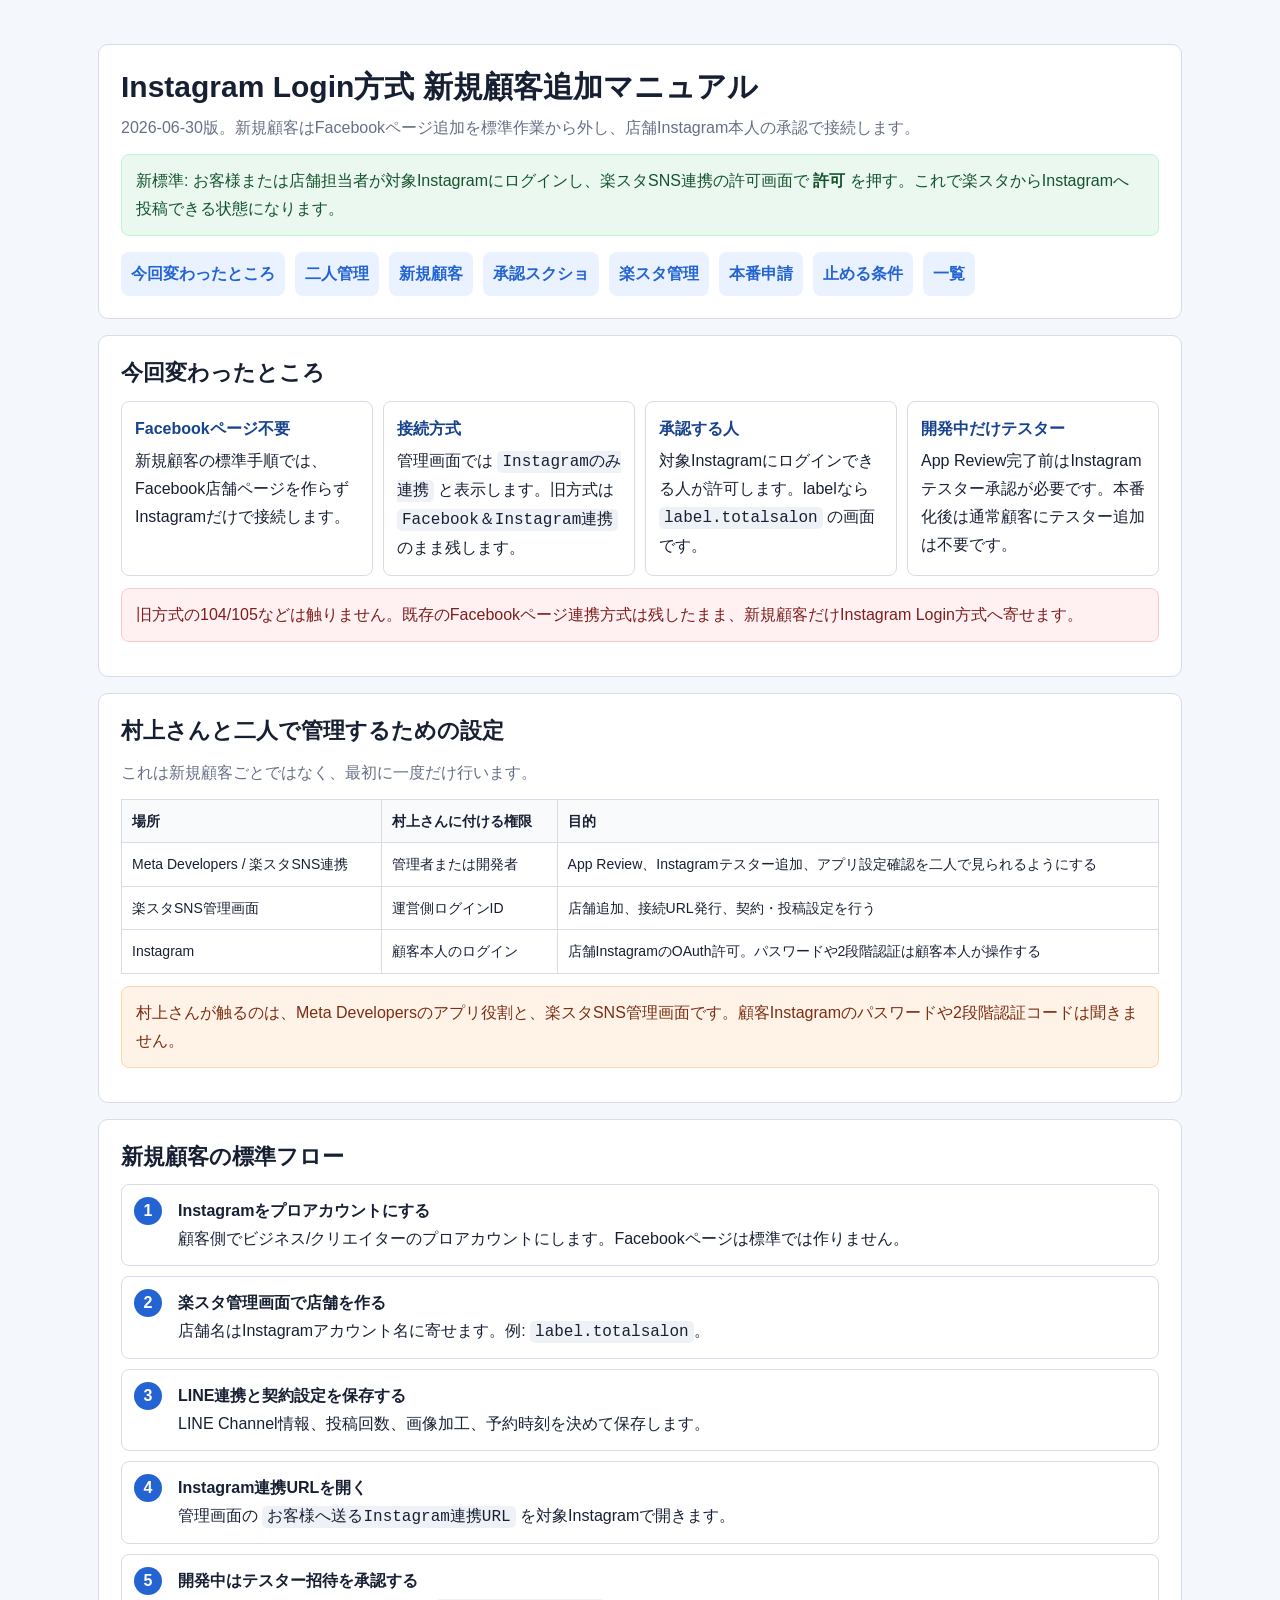
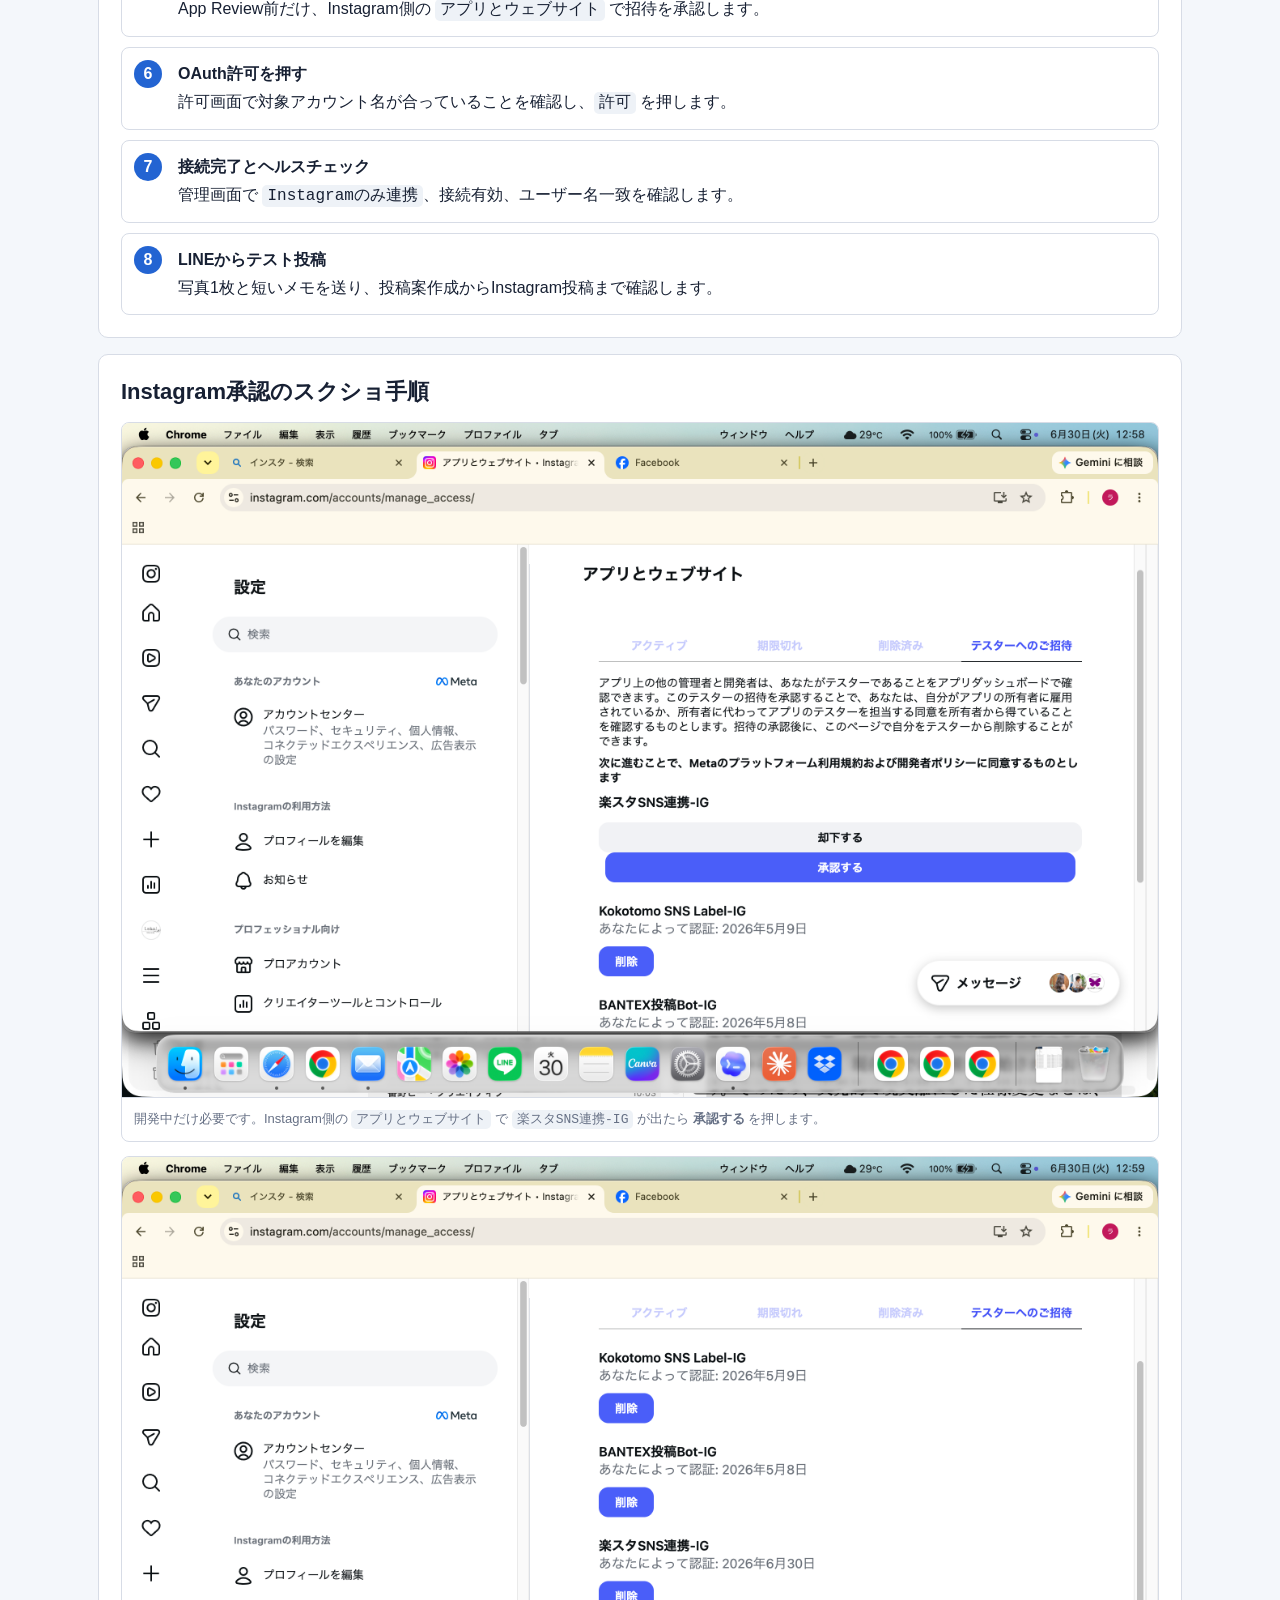
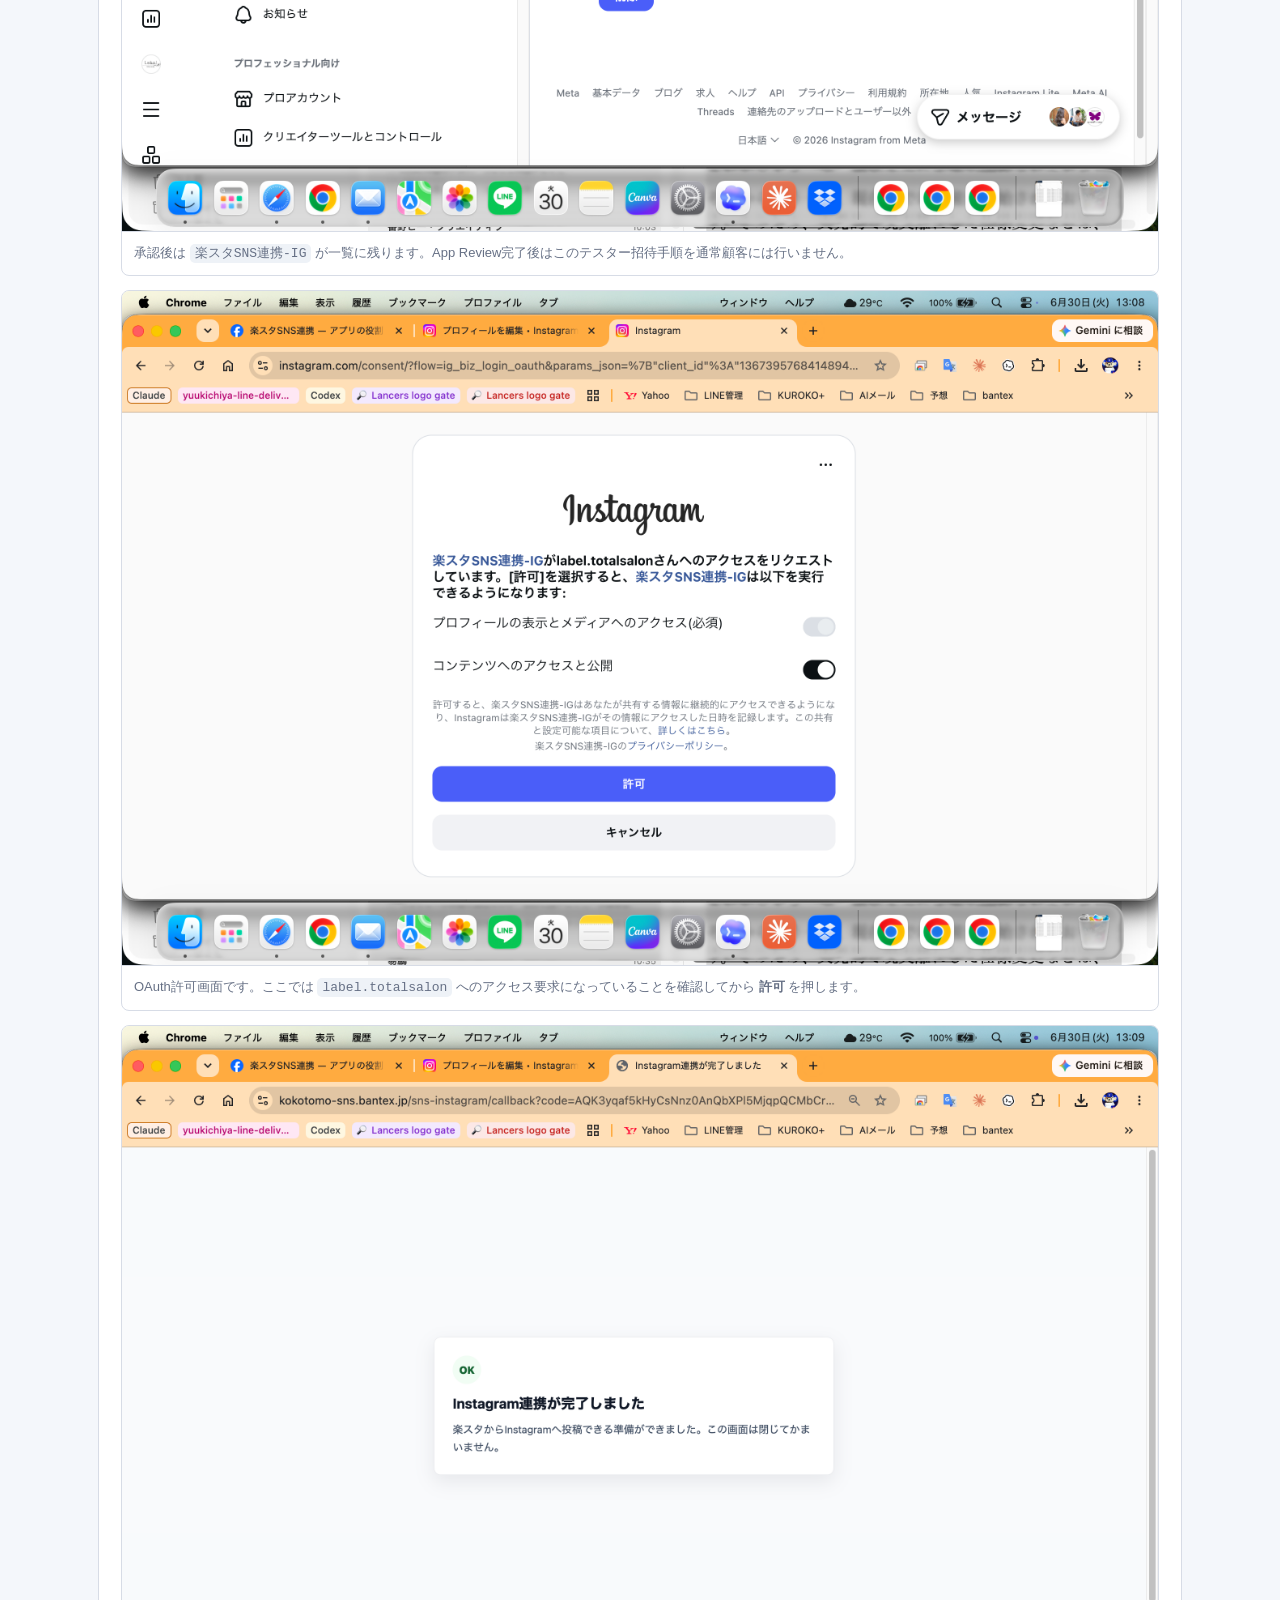
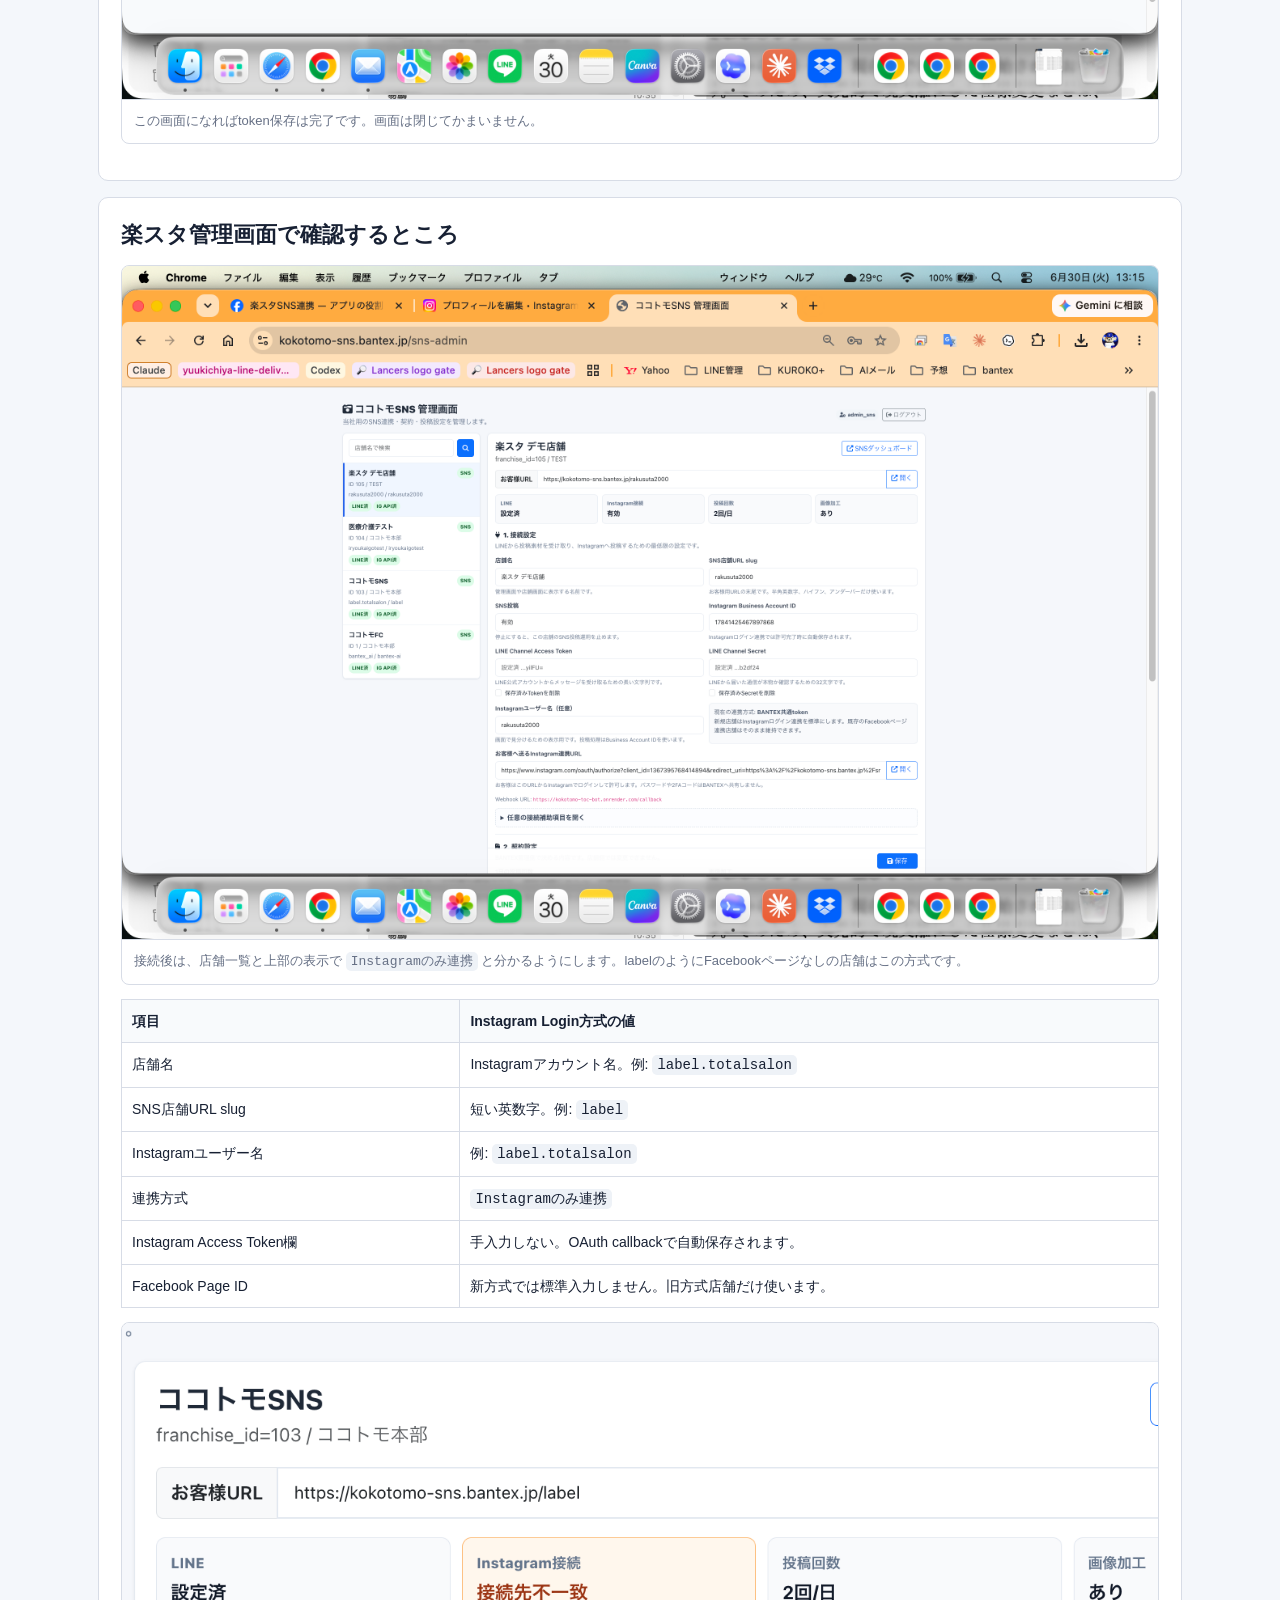
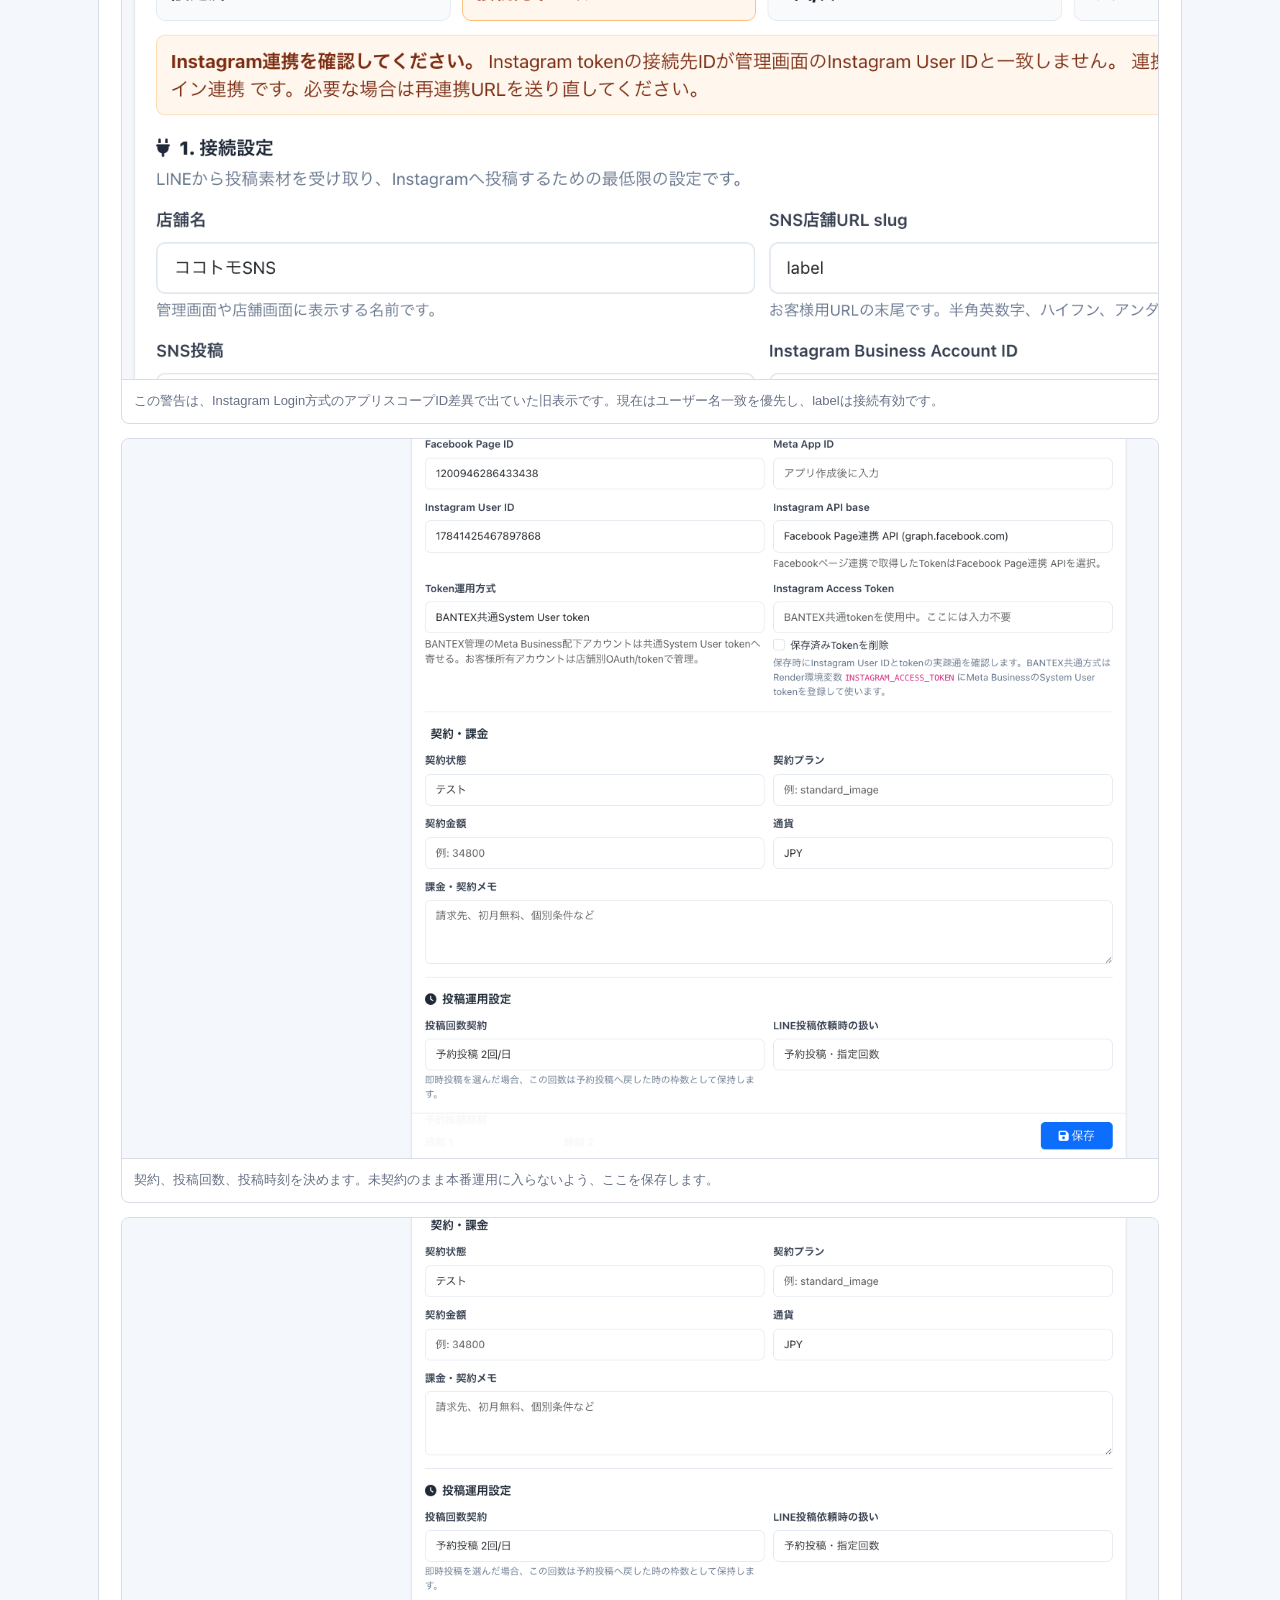
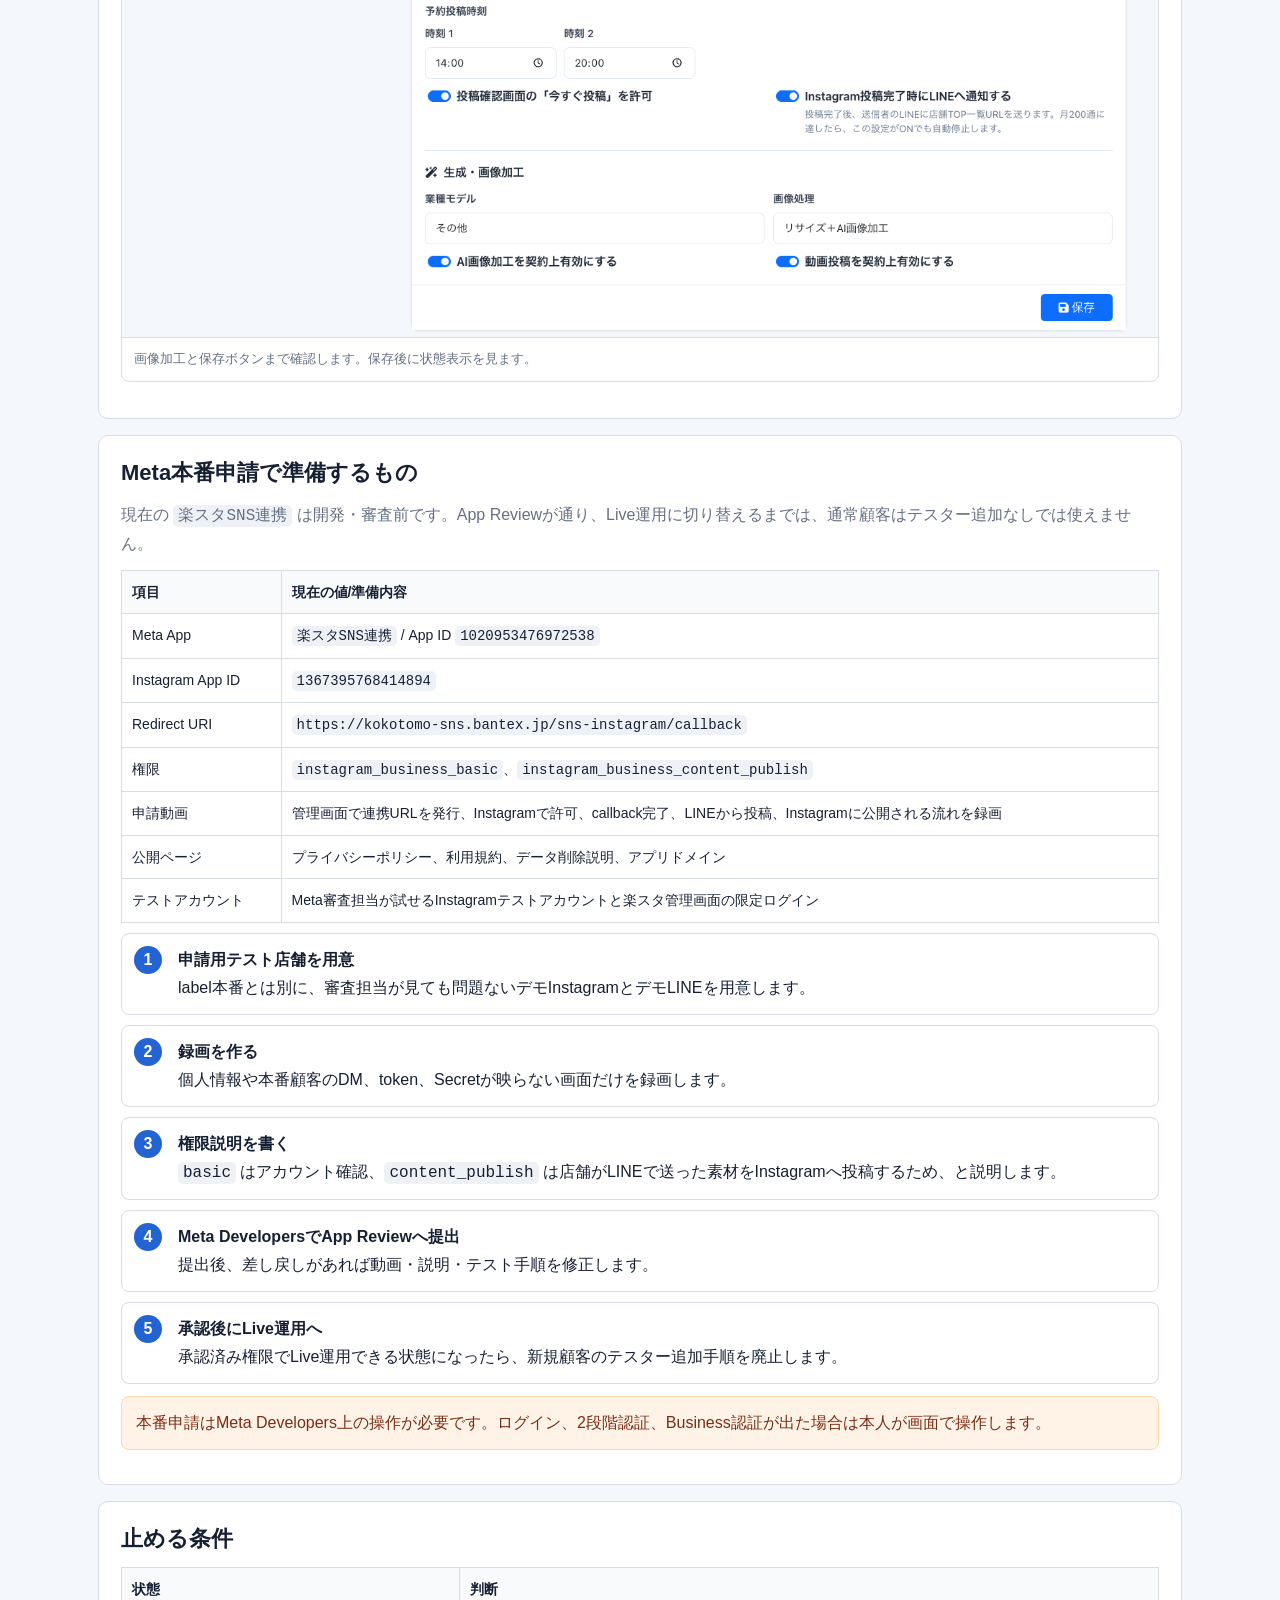
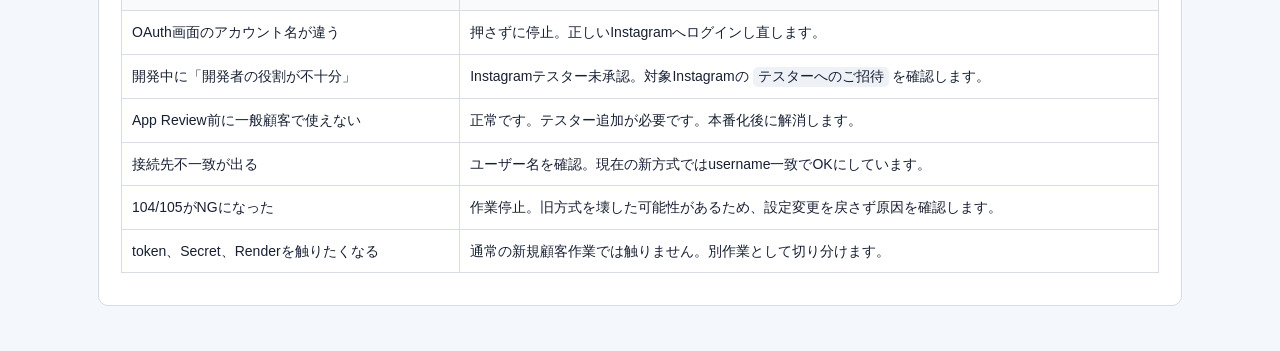
==== instagram-login-onboarding.html @ dfb73883 "Refresh manuals for Instagram Login onboarding" ====
<!doctype html>
<html lang="ja">
<head>
  <meta charset="utf-8">
  <meta name="viewport" content="width=device-width, initial-scale=1">
  <meta name="robots" content="noindex,nofollow">
  <title>楽スタ Instagram Login方式 新規顧客追加マニュアル</title>
  <style>
    :root {
      --ink: #172033;
      --muted: #667085;
      --line: #d7dce6;
      --bg: #f4f7fb;
      --paper: #fff;
      --blue: #2364d2;
      --green: #15803d;
      --orange: #c2410c;
      --red: #dc2626;
      --soft-blue: #eaf2ff;
      --soft-green: #eaf8ef;
      --soft-orange: #fff3e8;
      --soft-red: #fff1f1;
    }
    * { box-sizing: border-box; }
    body {
      margin: 0;
      color: var(--ink);
      background: var(--bg);
      font-family: -apple-system, BlinkMacSystemFont, "Hiragino Sans", "Yu Gothic", "Meiryo", sans-serif;
      line-height: 1.75;
      letter-spacing: 0;
    }
    main { max-width: 1120px; margin: 0 auto; padding: 28px 18px 52px; }
    header, section {
      background: var(--paper);
      border: 1px solid var(--line);
      border-radius: 10px;
      padding: 22px;
      margin: 16px 0;
    }
    h1 { font-size: 30px; line-height: 1.3; margin: 0 0 8px; }
    h2 { font-size: 22px; line-height: 1.4; margin: 0 0 12px; }
    h3 { font-size: 17px; margin: 18px 0 8px; }
    p { margin: 0 0 12px; }
    a { color: var(--blue); text-decoration: none; }
    a:hover { text-decoration: underline; }
    code {
      font-family: ui-monospace, SFMono-Regular, Menlo, Monaco, Consolas, monospace;
      background: #eef2f7;
      padding: 2px 5px;
      border-radius: 5px;
      overflow-wrap: anywhere;
    }
    .lead { color: var(--muted); }
    .note, .ok, .warn, .danger {
      border-radius: 8px;
      padding: 12px 14px;
      margin: 12px 0;
      border: 1px solid;
    }
    .note { background: var(--soft-blue); border-color: #bad4ff; color: #15366f; }
    .ok { background: var(--soft-green); border-color: #bbf7d0; color: #14532d; }
    .warn { background: var(--soft-orange); border-color: #fed7aa; color: #7c2d12; }
    .danger { background: var(--soft-red); border-color: #fecaca; color: #7f1d1d; }
    .top-links { display: flex; flex-wrap: wrap; gap: 10px; margin-top: 16px; }
    .top-links a {
      padding: 8px 10px;
      background: var(--soft-blue);
      border-radius: 8px;
      font-weight: 700;
    }
    .grid {
      display: grid;
      grid-template-columns: repeat(auto-fit, minmax(210px, 1fr));
      gap: 10px;
      margin: 12px 0;
    }
    .card {
      border: 1px solid var(--line);
      border-radius: 8px;
      padding: 13px;
      background: #fff;
    }
    .card strong { display: block; color: #17428d; margin-bottom: 4px; }
    .flow { display: grid; gap: 10px; counter-reset: step; }
    .step {
      counter-increment: step;
      display: grid;
      grid-template-columns: 34px 1fr;
      gap: 10px;
      align-items: start;
      padding: 12px;
      border: 1px solid var(--line);
      border-radius: 8px;
      background: #fff;
    }
    .step::before {
      content: counter(step);
      display: grid;
      place-items: center;
      width: 28px;
      height: 28px;
      border-radius: 50%;
      background: var(--blue);
      color: #fff;
      font-weight: 800;
    }
    table { width: 100%; border-collapse: collapse; margin: 10px 0; font-size: 14px; }
    th, td { border: 1px solid var(--line); padding: 9px 10px; vertical-align: top; }
    th { background: #f8fafc; text-align: left; }
    figure {
      margin: 14px 0;
      border: 1px solid var(--line);
      border-radius: 8px;
      overflow: hidden;
      background: #fff;
    }
    figure img { display: block; width: 100%; height: auto; }
    figcaption { padding: 10px 12px; color: var(--muted); border-top: 1px solid var(--line); font-size: 13px; }
    pre {
      overflow-x: auto;
      background: #111827;
      color: #e5e7eb;
      padding: 14px;
      border-radius: 8px;
      font-size: 13px;
    }
    @media (max-width: 640px) {
      main { padding: 18px 12px 36px; }
      header, section { padding: 16px; }
      h1 { font-size: 24px; }
      table, thead, tbody, tr, th, td { display: block; width: 100%; }
      th { display: none; }
      td { border-top: 0; }
      tr { border-top: 1px solid var(--line); }
    }
  </style>
</head>
<body>
  <main>
    <header>
      <h1>Instagram Login方式 新規顧客追加マニュアル</h1>
      <p class="lead">2026-06-30版。新規顧客はFacebookページ追加を標準作業から外し、店舗Instagram本人の承認で接続します。</p>
      <div class="ok">
        新標準: お客様または店舗担当者が対象Instagramにログインし、楽スタSNS連携の許可画面で <strong>許可</strong> を押す。これで楽スタからInstagramへ投稿できる状態になります。
      </div>
      <div class="top-links">
        <a href="#changed">今回変わったところ</a>
        <a href="#roles">二人管理</a>
        <a href="#new-store">新規顧客</a>
        <a href="#screens">承認スクショ</a>
        <a href="#admin">楽スタ管理</a>
        <a href="#review">本番申請</a>
        <a href="#stop">止める条件</a>
        <a href="index.html">一覧</a>
      </div>
    </header>

    <section id="changed">
      <h2>今回変わったところ</h2>
      <div class="grid">
        <div class="card"><strong>Facebookページ不要</strong>新規顧客の標準手順では、Facebook店舗ページを作らずInstagramだけで接続します。</div>
        <div class="card"><strong>接続方式</strong>管理画面では <code>Instagramのみ連携</code> と表示します。旧方式は <code>Facebook＆Instagram連携</code> のまま残します。</div>
        <div class="card"><strong>承認する人</strong>対象Instagramにログインできる人が許可します。labelなら <code>label.totalsalon</code> の画面です。</div>
        <div class="card"><strong>開発中だけテスター</strong>App Review完了前はInstagramテスター承認が必要です。本番化後は通常顧客にテスター追加は不要です。</div>
      </div>
      <div class="danger">旧方式の104/105などは触りません。既存のFacebookページ連携方式は残したまま、新規顧客だけInstagram Login方式へ寄せます。</div>
    </section>

    <section id="roles">
      <h2>村上さんと二人で管理するための設定</h2>
      <p class="lead">これは新規顧客ごとではなく、最初に一度だけ行います。</p>
      <table>
        <thead><tr><th>場所</th><th>村上さんに付ける権限</th><th>目的</th></tr></thead>
        <tbody>
          <tr><td>Meta Developers / 楽スタSNS連携</td><td>管理者または開発者</td><td>App Review、Instagramテスター追加、アプリ設定確認を二人で見られるようにする</td></tr>
          <tr><td>楽スタSNS管理画面</td><td>運営側ログインID</td><td>店舗追加、接続URL発行、契約・投稿設定を行う</td></tr>
          <tr><td>Instagram</td><td>顧客本人のログイン</td><td>店舗InstagramのOAuth許可。パスワードや2段階認証は顧客本人が操作する</td></tr>
        </tbody>
      </table>
      <div class="warn">村上さんが触るのは、Meta Developersのアプリ役割と、楽スタSNS管理画面です。顧客Instagramのパスワードや2段階認証コードは聞きません。</div>
    </section>

    <section id="new-store">
      <h2>新規顧客の標準フロー</h2>
      <div class="flow">
        <div class="step"><div><strong>Instagramをプロアカウントにする</strong><br>顧客側でビジネス/クリエイターのプロアカウントにします。Facebookページは標準では作りません。</div></div>
        <div class="step"><div><strong>楽スタ管理画面で店舗を作る</strong><br>店舗名はInstagramアカウント名に寄せます。例: <code>label.totalsalon</code>。</div></div>
        <div class="step"><div><strong>LINE連携と契約設定を保存する</strong><br>LINE Channel情報、投稿回数、画像加工、予約時刻を決めて保存します。</div></div>
        <div class="step"><div><strong>Instagram連携URLを開く</strong><br>管理画面の <code>お客様へ送るInstagram連携URL</code> を対象Instagramで開きます。</div></div>
        <div class="step"><div><strong>開発中はテスター招待を承認する</strong><br>App Review前だけ、Instagram側の <code>アプリとウェブサイト</code> で招待を承認します。</div></div>
        <div class="step"><div><strong>OAuth許可を押す</strong><br>許可画面で対象アカウント名が合っていることを確認し、<code>許可</code> を押します。</div></div>
        <div class="step"><div><strong>接続完了とヘルスチェック</strong><br>管理画面で <code>Instagramのみ連携</code>、接続有効、ユーザー名一致を確認します。</div></div>
        <div class="step"><div><strong>LINEからテスト投稿</strong><br>写真1枚と短いメモを送り、投稿案作成からInstagram投稿まで確認します。</div></div>
      </div>
    </section>

    <section id="screens">
      <h2>Instagram承認のスクショ手順</h2>
      <figure>
        <img src="assets/screenshots/instagram_tester_invite_accept.png" alt="Instagramのテスター招待承認画面">
        <figcaption>開発中だけ必要です。Instagram側の <code>アプリとウェブサイト</code> で <code>楽スタSNS連携-IG</code> が出たら <strong>承認する</strong> を押します。</figcaption>
      </figure>
      <figure>
        <img src="assets/screenshots/instagram_tester_invite_accepted.png" alt="Instagramテスター招待承認済み">
        <figcaption>承認後は <code>楽スタSNS連携-IG</code> が一覧に残ります。App Review完了後はこのテスター招待手順を通常顧客には行いません。</figcaption>
      </figure>
      <figure>
        <img src="assets/screenshots/instagram_oauth_allow.png" alt="Instagram OAuth許可画面">
        <figcaption>OAuth許可画面です。ここでは <code>label.totalsalon</code> へのアクセス要求になっていることを確認してから <strong>許可</strong> を押します。</figcaption>
      </figure>
      <figure>
        <img src="assets/screenshots/instagram_oauth_complete.png" alt="Instagram連携完了画面">
        <figcaption>この画面になればtoken保存は完了です。画面は閉じてかまいません。</figcaption>
      </figure>
    </section>

    <section id="admin">
      <h2>楽スタ管理画面で確認するところ</h2>
      <figure>
        <img src="assets/screenshots/rakusta_admin_instagram_only_connected.png" alt="楽スタ管理画面 Instagramのみ連携の表示">
        <figcaption>接続後は、店舗一覧と上部の表示で <code>Instagramのみ連携</code> と分かるようにします。labelのようにFacebookページなしの店舗はこの方式です。</figcaption>
      </figure>
      <table>
        <thead><tr><th>項目</th><th>Instagram Login方式の値</th></tr></thead>
        <tbody>
          <tr><td>店舗名</td><td>Instagramアカウント名。例: <code>label.totalsalon</code></td></tr>
          <tr><td>SNS店舗URL slug</td><td>短い英数字。例: <code>label</code></td></tr>
          <tr><td>Instagramユーザー名</td><td>例: <code>label.totalsalon</code></td></tr>
          <tr><td>連携方式</td><td><code>Instagramのみ連携</code></td></tr>
          <tr><td>Instagram Access Token欄</td><td>手入力しない。OAuth callbackで自動保存されます。</td></tr>
          <tr><td>Facebook Page ID</td><td>新方式では標準入力しません。旧方式店舗だけ使います。</td></tr>
        </tbody>
      </table>
      <figure>
        <img src="assets/screenshots/rakusta_admin_instagram_only_mismatch_before_fix.png" alt="接続先不一致の例">
        <figcaption>この警告は、Instagram Login方式のアプリスコープID差異で出ていた旧表示です。現在はユーザー名一致を優先し、labelは接続有効です。</figcaption>
      </figure>
      <figure>
        <img src="assets/screenshots/rakusta_admin_contract_schedule_visible.png" alt="契約と投稿時刻設定">
        <figcaption>契約、投稿回数、投稿時刻を決めます。未契約のまま本番運用に入らないよう、ここを保存します。</figcaption>
      </figure>
      <figure>
        <img src="assets/screenshots/rakusta_admin_image_save_visible.png" alt="画像加工と保存">
        <figcaption>画像加工と保存ボタンまで確認します。保存後に状態表示を見ます。</figcaption>
      </figure>
    </section>

    <section id="review">
      <h2>Meta本番申請で準備するもの</h2>
      <p class="lead">現在の <code>楽スタSNS連携</code> は開発・審査前です。App Reviewが通り、Live運用に切り替えるまでは、通常顧客はテスター追加なしでは使えません。</p>
      <table>
        <thead><tr><th>項目</th><th>現在の値/準備内容</th></tr></thead>
        <tbody>
          <tr><td>Meta App</td><td><code>楽スタSNS連携</code> / App ID <code>1020953476972538</code></td></tr>
          <tr><td>Instagram App ID</td><td><code>1367395768414894</code></td></tr>
          <tr><td>Redirect URI</td><td><code>https://kokotomo-sns.bantex.jp/sns-instagram/callback</code></td></tr>
          <tr><td>権限</td><td><code>instagram_business_basic</code>、<code>instagram_business_content_publish</code></td></tr>
          <tr><td>申請動画</td><td>管理画面で連携URLを発行、Instagramで許可、callback完了、LINEから投稿、Instagramに公開される流れを録画</td></tr>
          <tr><td>公開ページ</td><td>プライバシーポリシー、利用規約、データ削除説明、アプリドメイン</td></tr>
          <tr><td>テストアカウント</td><td>Meta審査担当が試せるInstagramテストアカウントと楽スタ管理画面の限定ログイン</td></tr>
        </tbody>
      </table>
      <div class="flow">
        <div class="step"><div><strong>申請用テスト店舗を用意</strong><br>label本番とは別に、審査担当が見ても問題ないデモInstagramとデモLINEを用意します。</div></div>
        <div class="step"><div><strong>録画を作る</strong><br>個人情報や本番顧客のDM、token、Secretが映らない画面だけを録画します。</div></div>
        <div class="step"><div><strong>権限説明を書く</strong><br><code>basic</code> はアカウント確認、<code>content_publish</code> は店舗がLINEで送った素材をInstagramへ投稿するため、と説明します。</div></div>
        <div class="step"><div><strong>Meta DevelopersでApp Reviewへ提出</strong><br>提出後、差し戻しがあれば動画・説明・テスト手順を修正します。</div></div>
        <div class="step"><div><strong>承認後にLive運用へ</strong><br>承認済み権限でLive運用できる状態になったら、新規顧客のテスター追加手順を廃止します。</div></div>
      </div>
      <div class="warn">本番申請はMeta Developers上の操作が必要です。ログイン、2段階認証、Business認証が出た場合は本人が画面で操作します。</div>
    </section>

    <section id="stop">
      <h2>止める条件</h2>
      <table>
        <thead><tr><th>状態</th><th>判断</th></tr></thead>
        <tbody>
          <tr><td>OAuth画面のアカウント名が違う</td><td>押さずに停止。正しいInstagramへログインし直します。</td></tr>
          <tr><td>開発中に「開発者の役割が不十分」</td><td>Instagramテスター未承認。対象Instagramの <code>テスターへのご招待</code> を確認します。</td></tr>
          <tr><td>App Review前に一般顧客で使えない</td><td>正常です。テスター追加が必要です。本番化後に解消します。</td></tr>
          <tr><td>接続先不一致が出る</td><td>ユーザー名を確認。現在の新方式ではusername一致でOKにしています。</td></tr>
          <tr><td>104/105がNGになった</td><td>作業停止。旧方式を壊した可能性があるため、設定変更を戻さず原因を確認します。</td></tr>
          <tr><td>token、Secret、Renderを触りたくなる</td><td>通常の新規顧客作業では触りません。別作業として切り分けます。</td></tr>
        </tbody>
      </table>
    </section>
  </main>
</body>
</html>
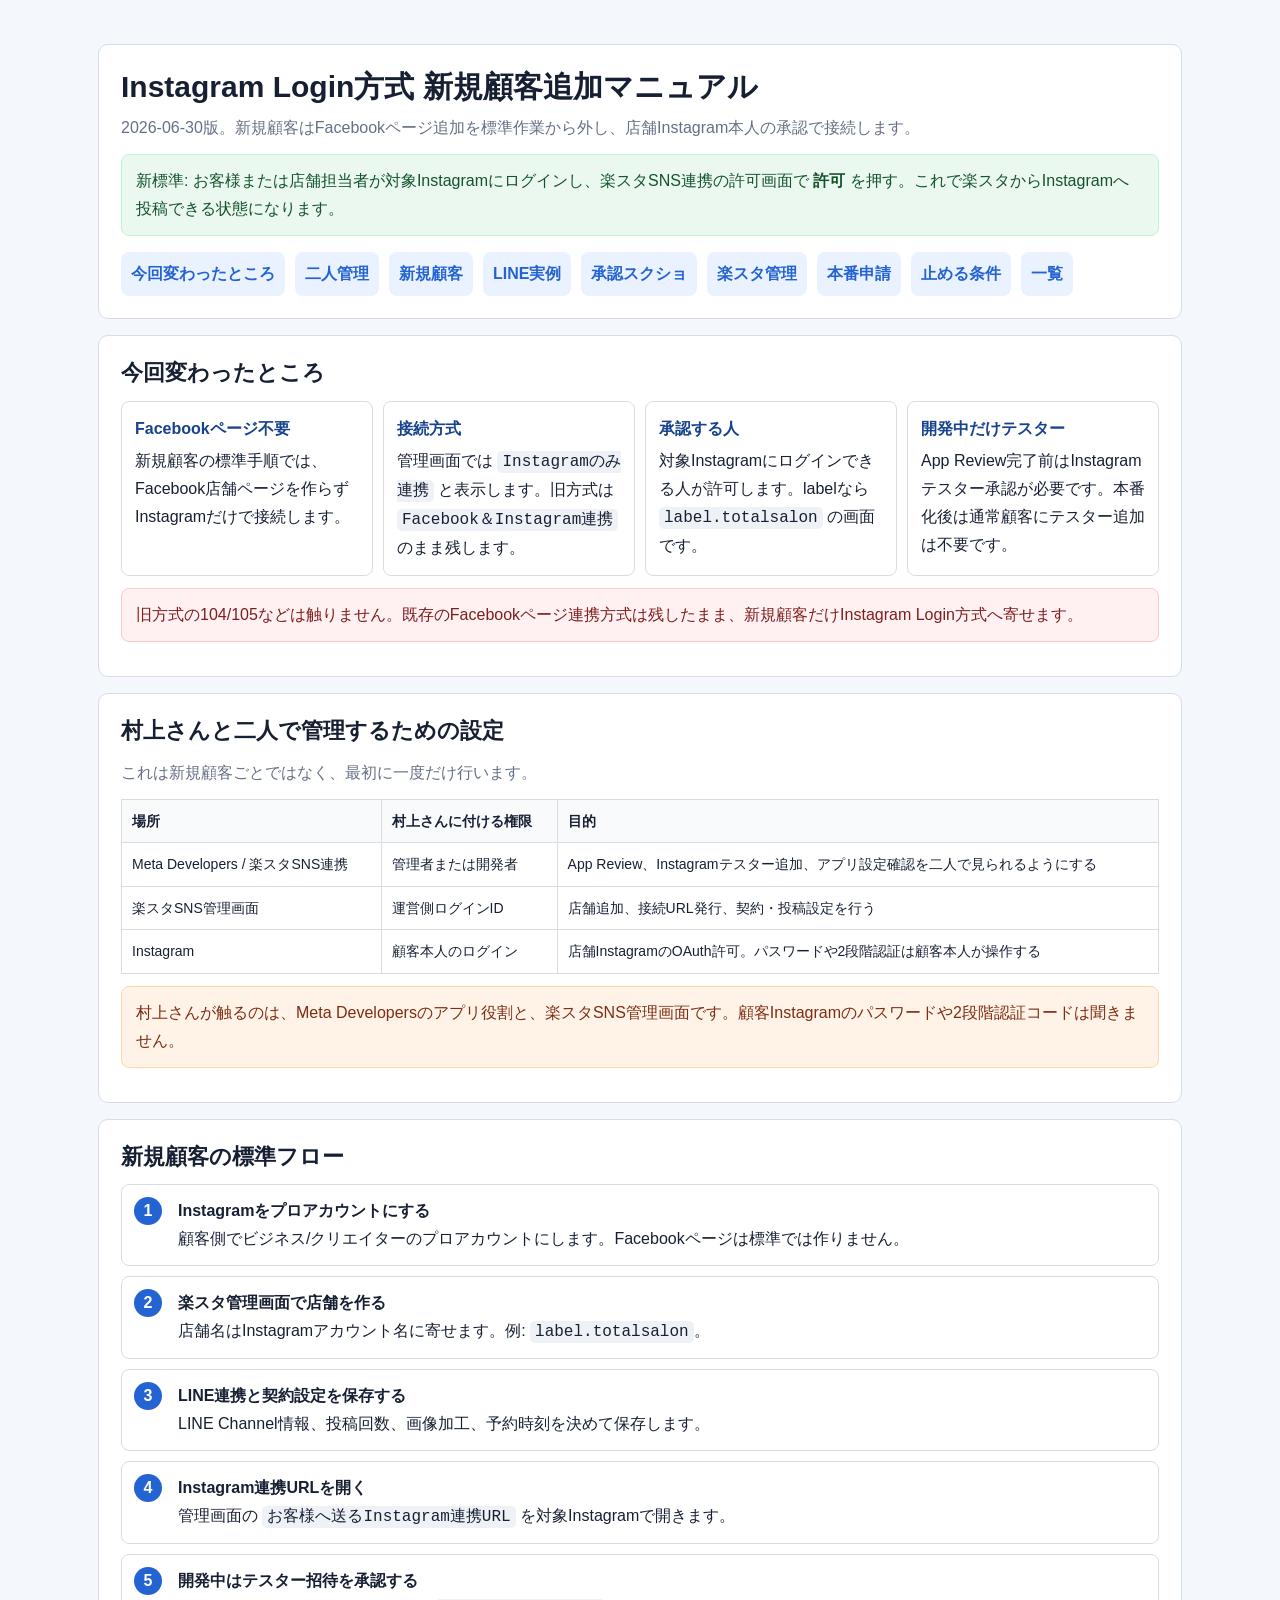
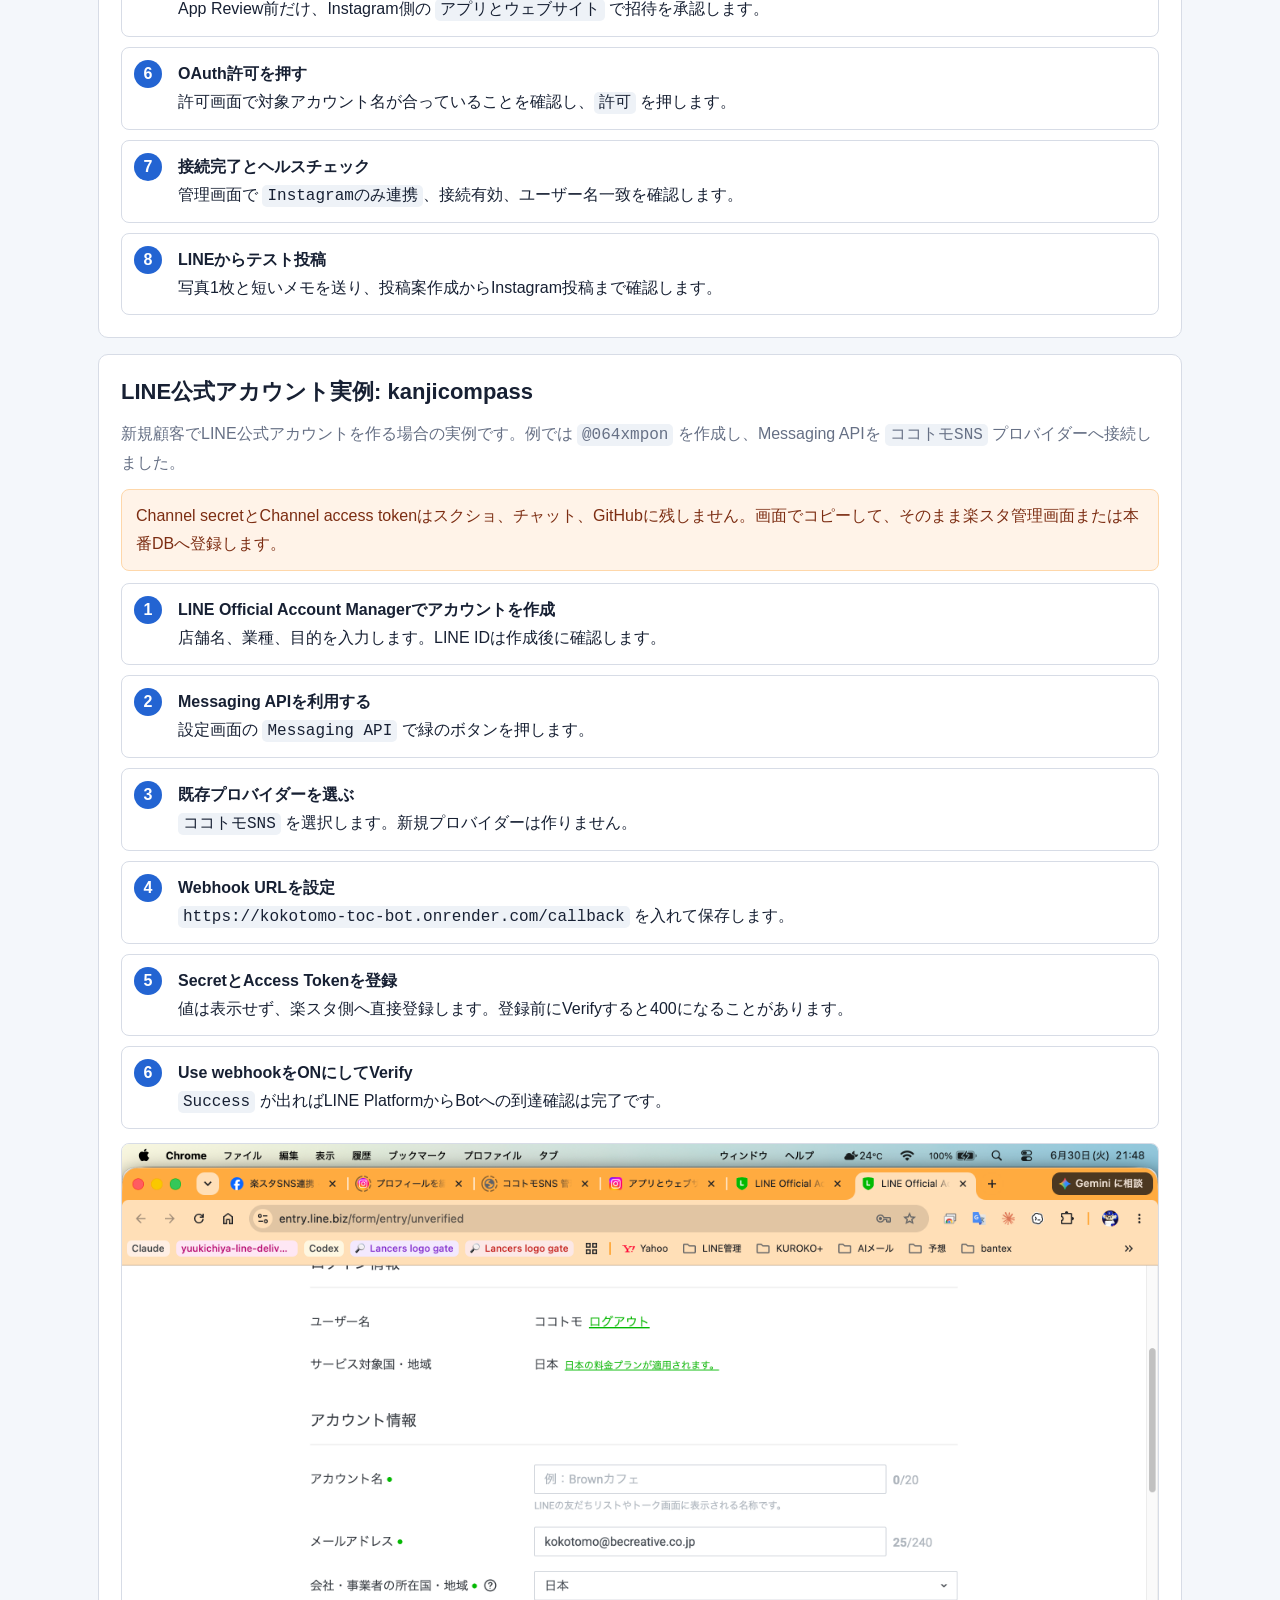
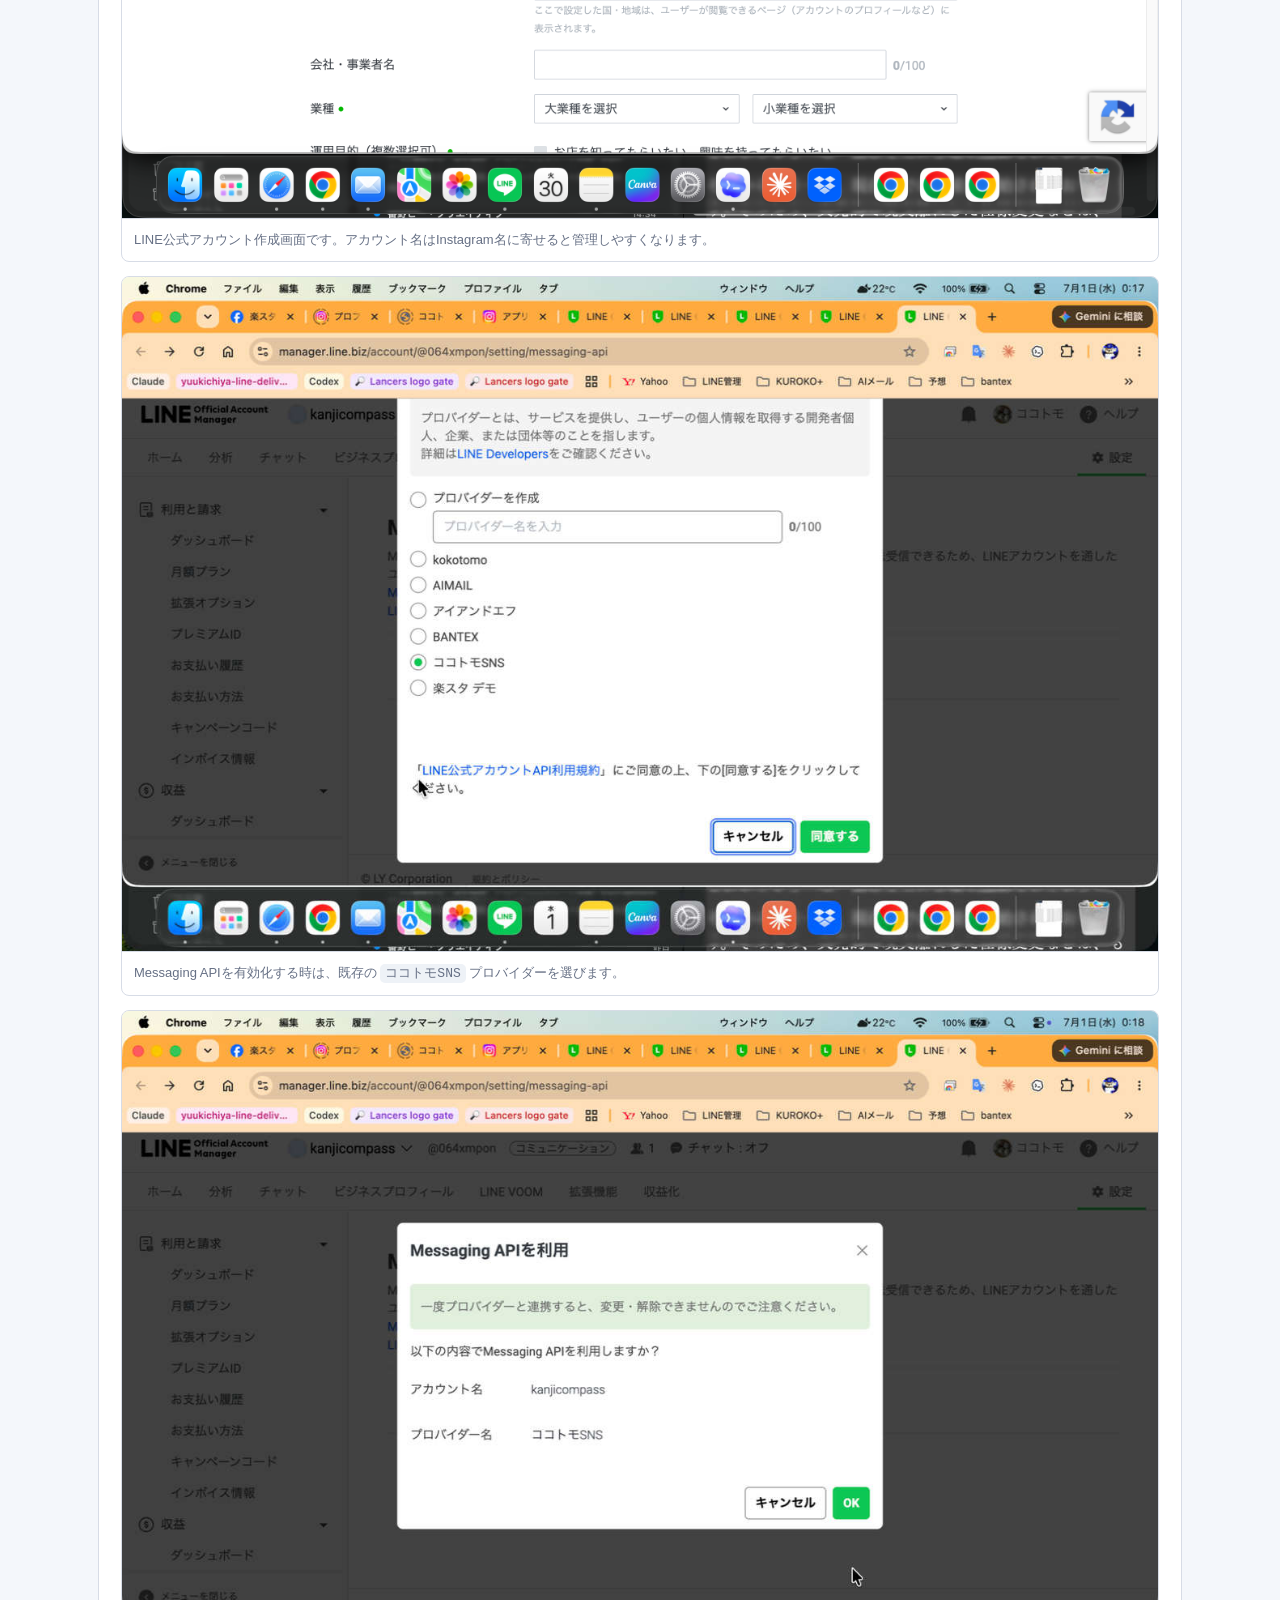
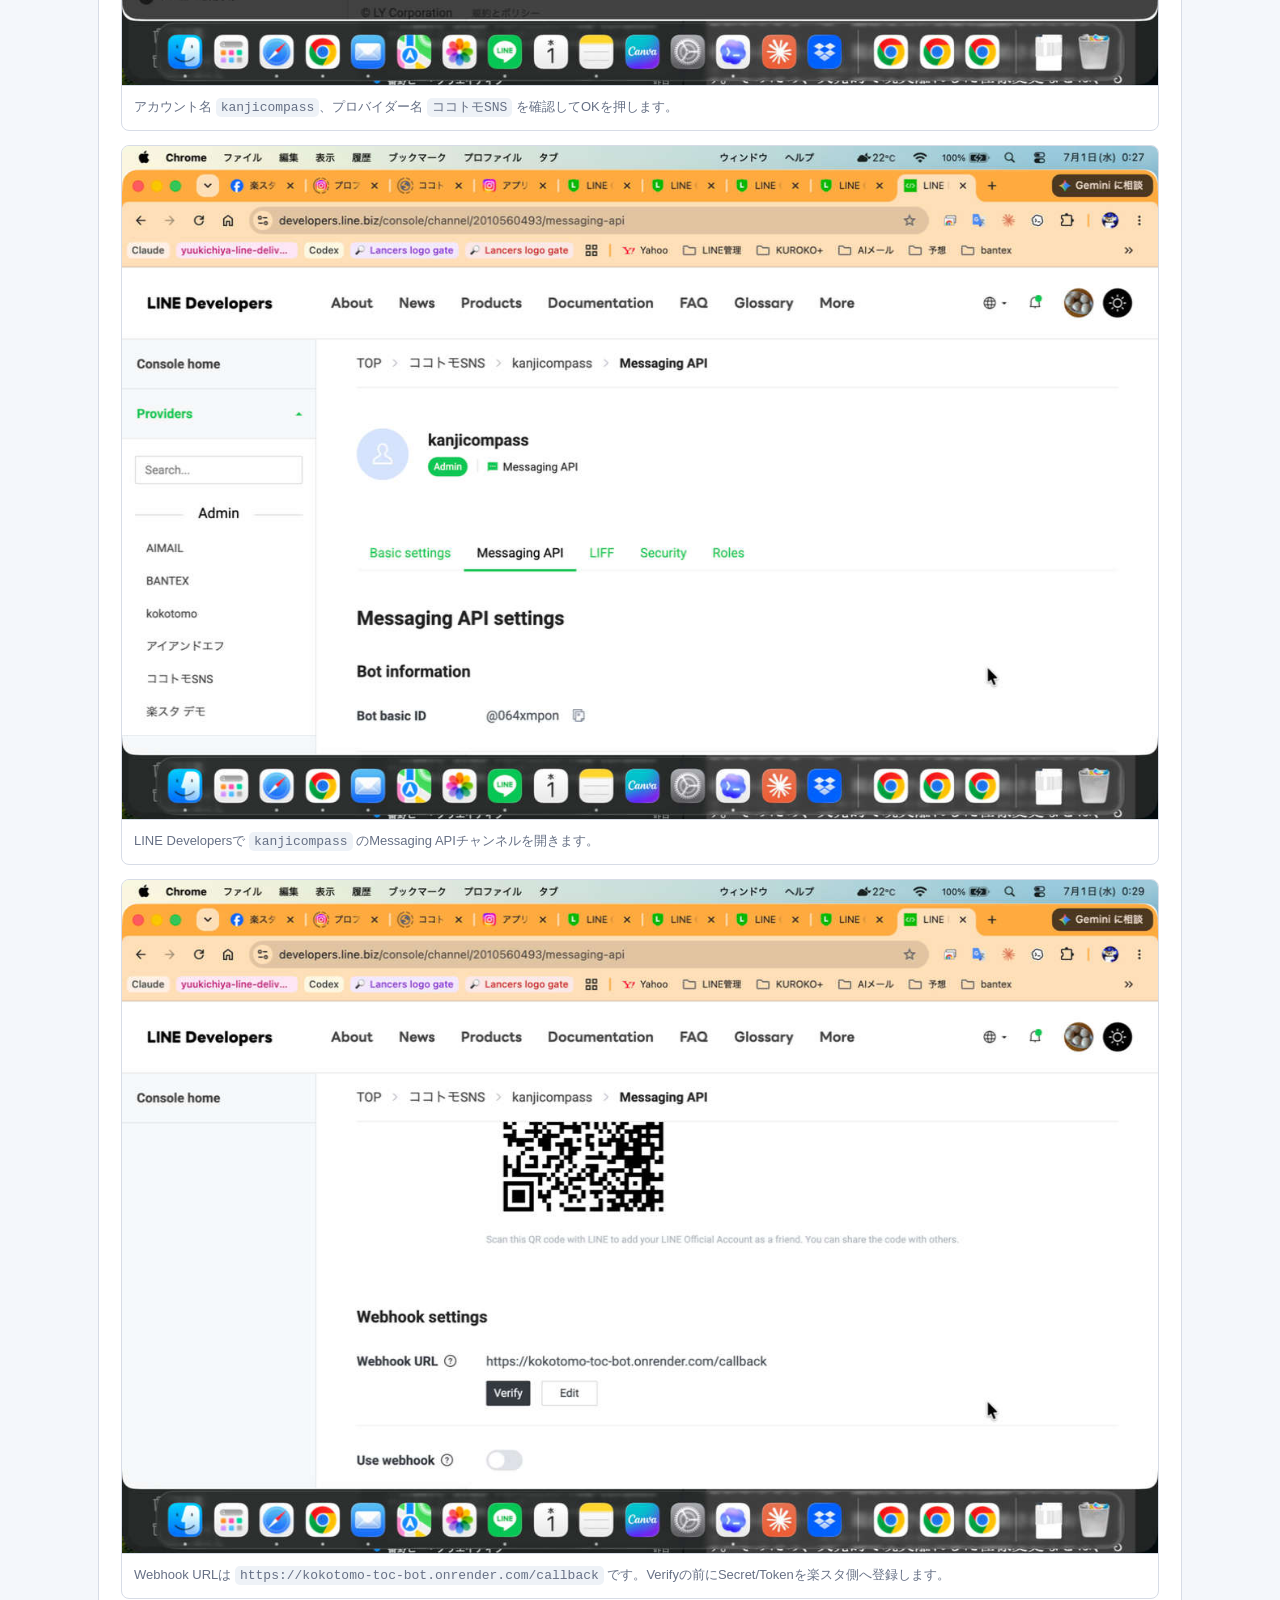
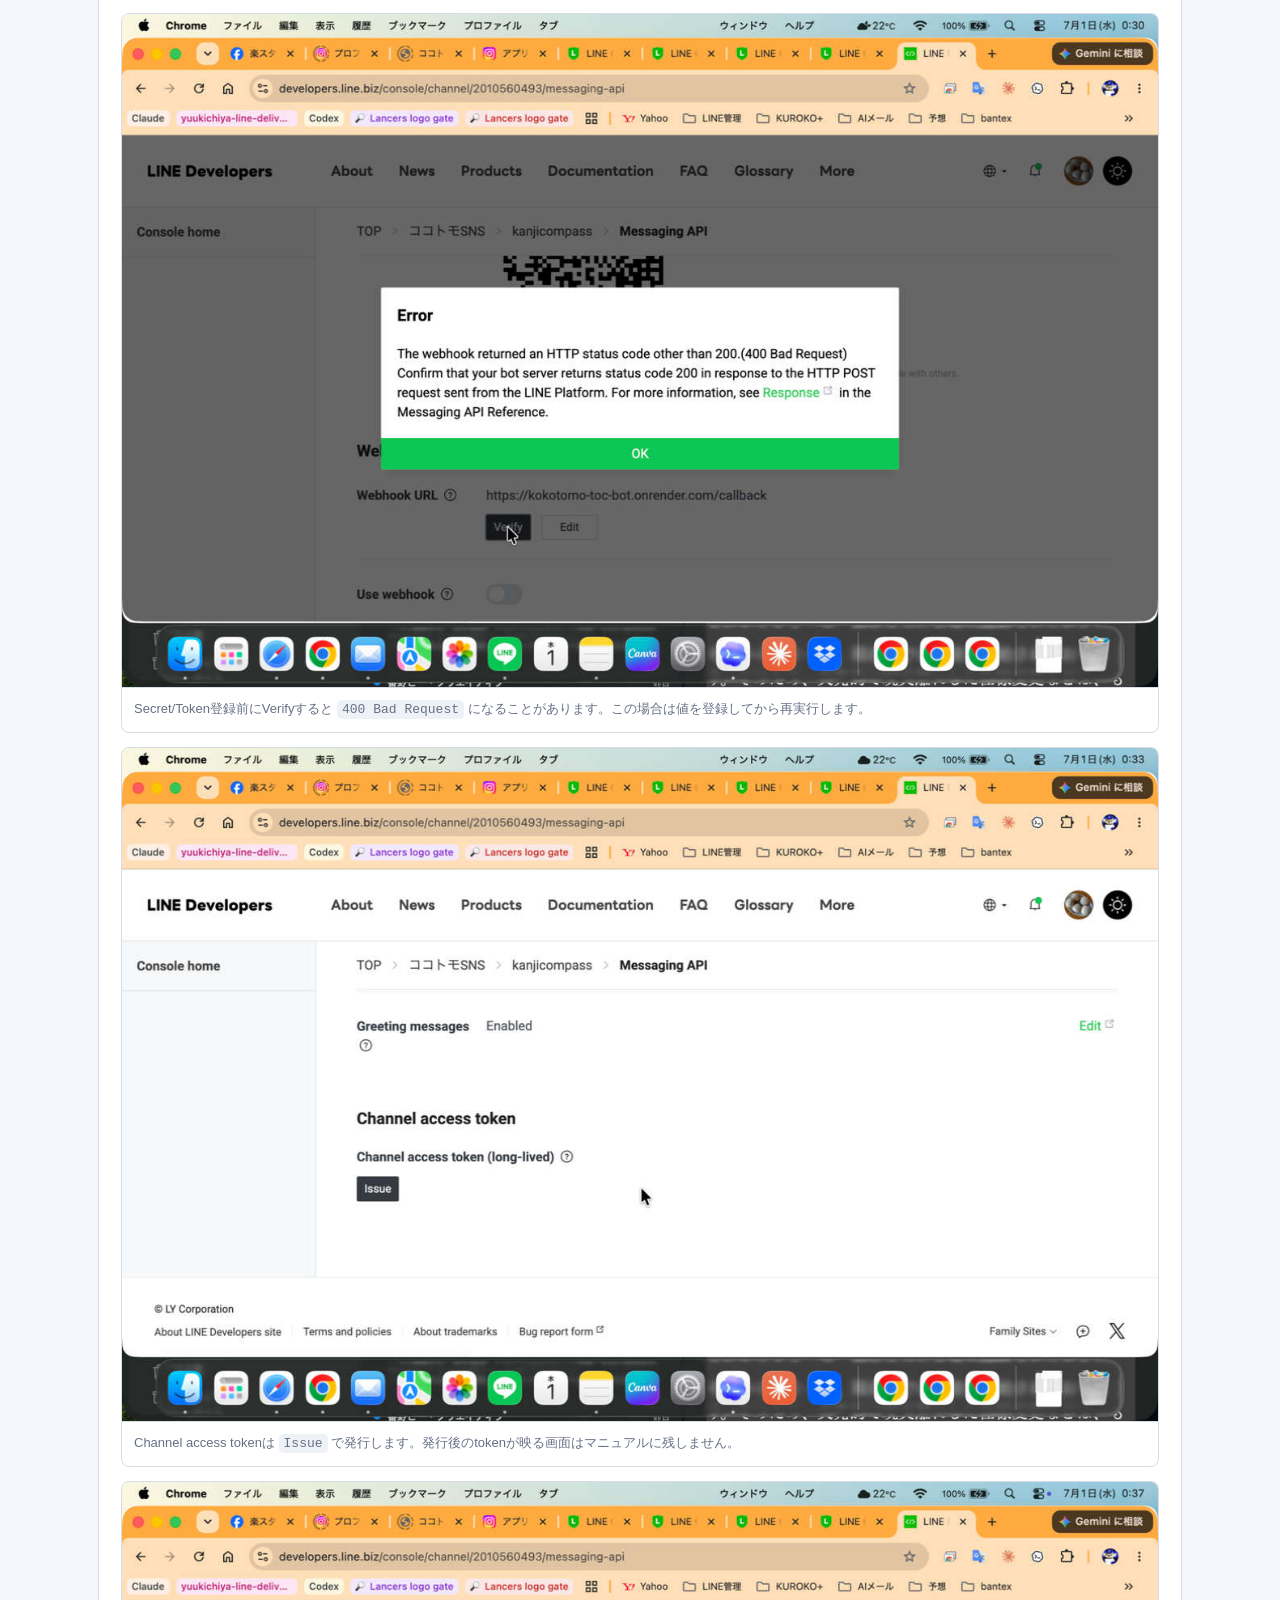
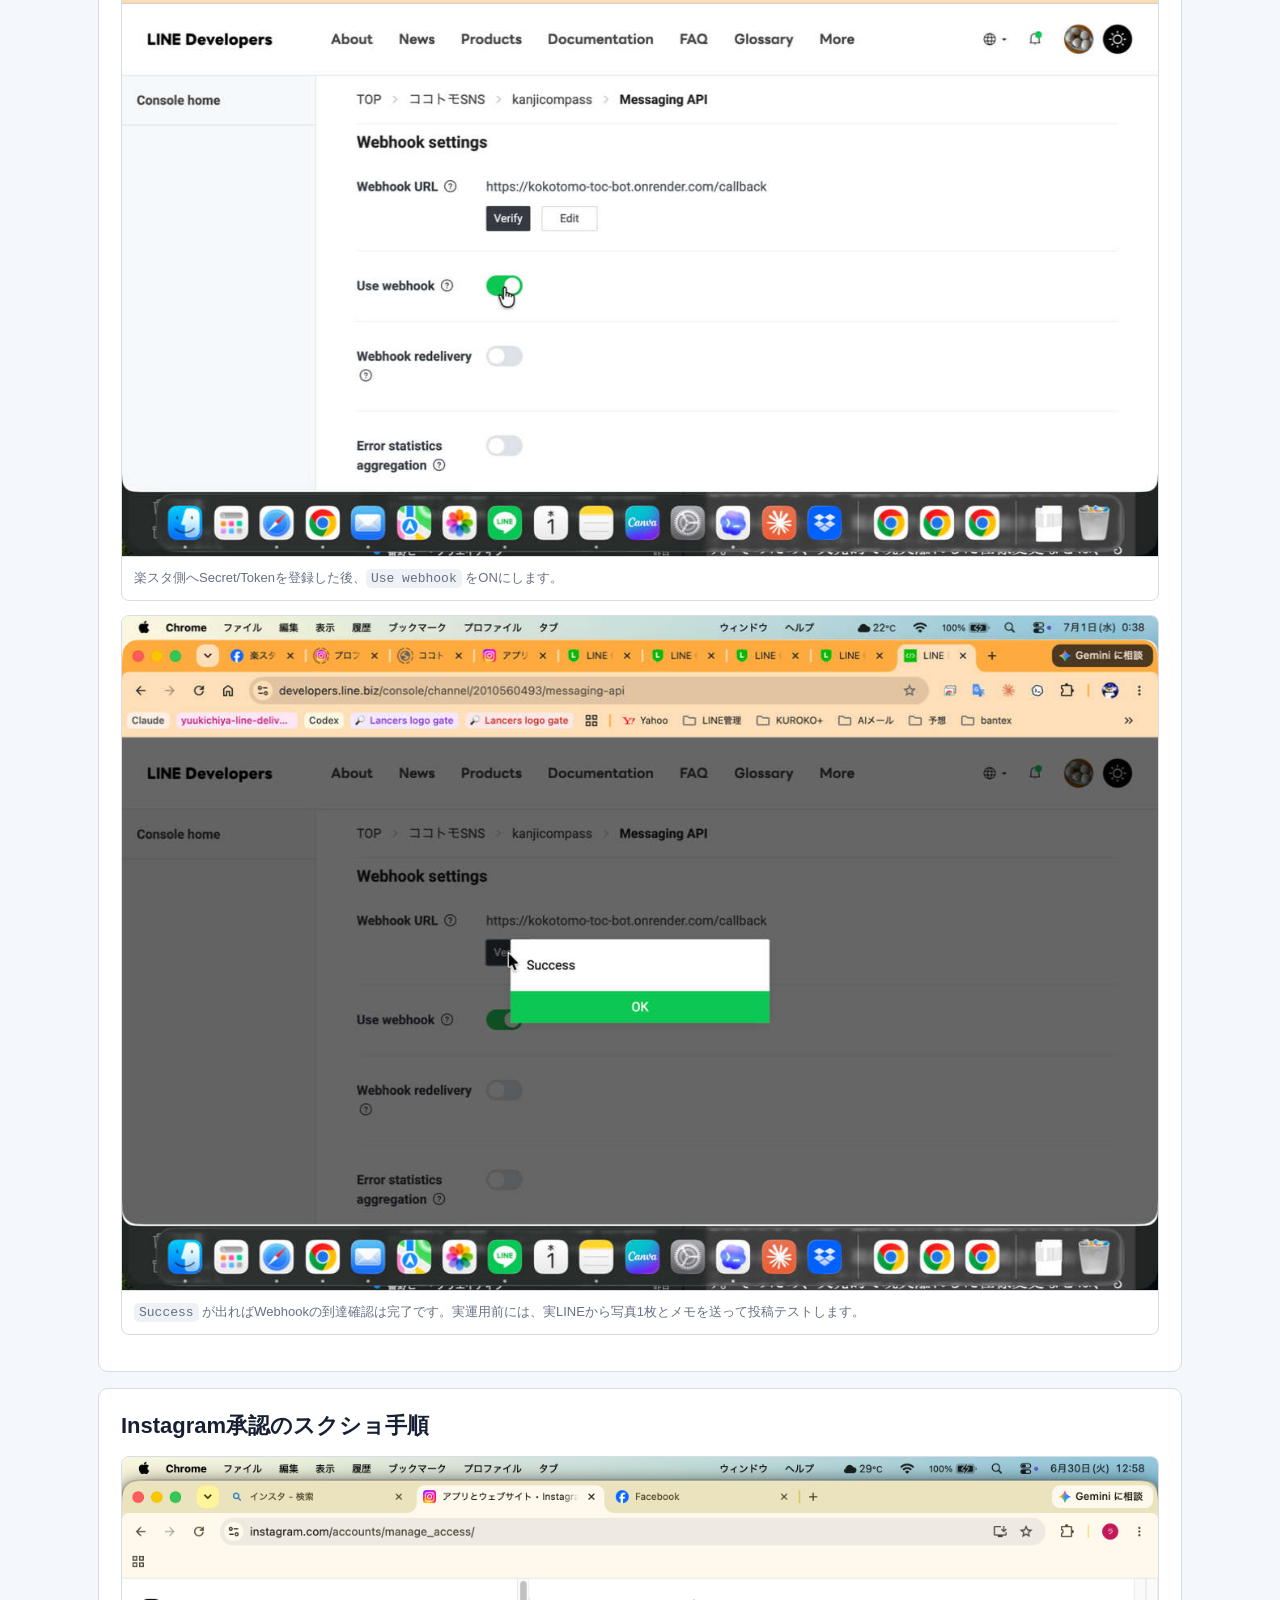
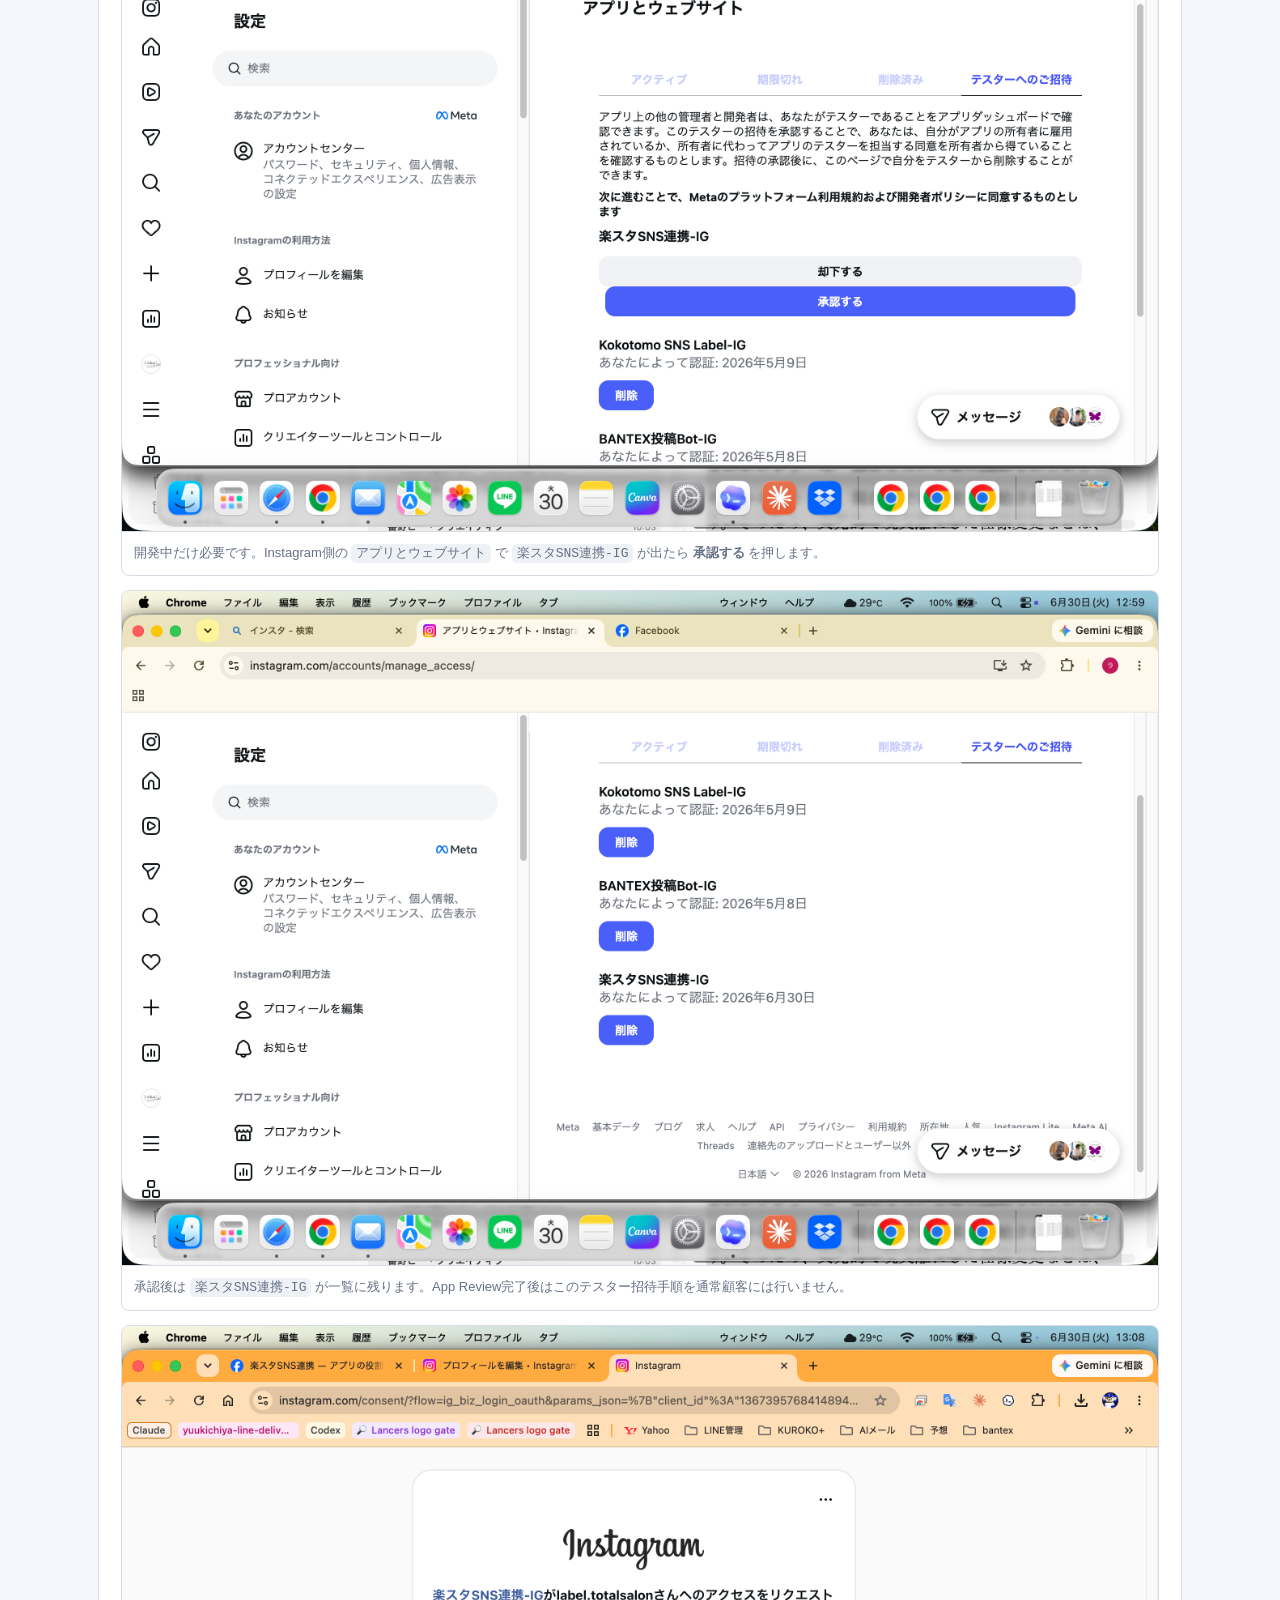
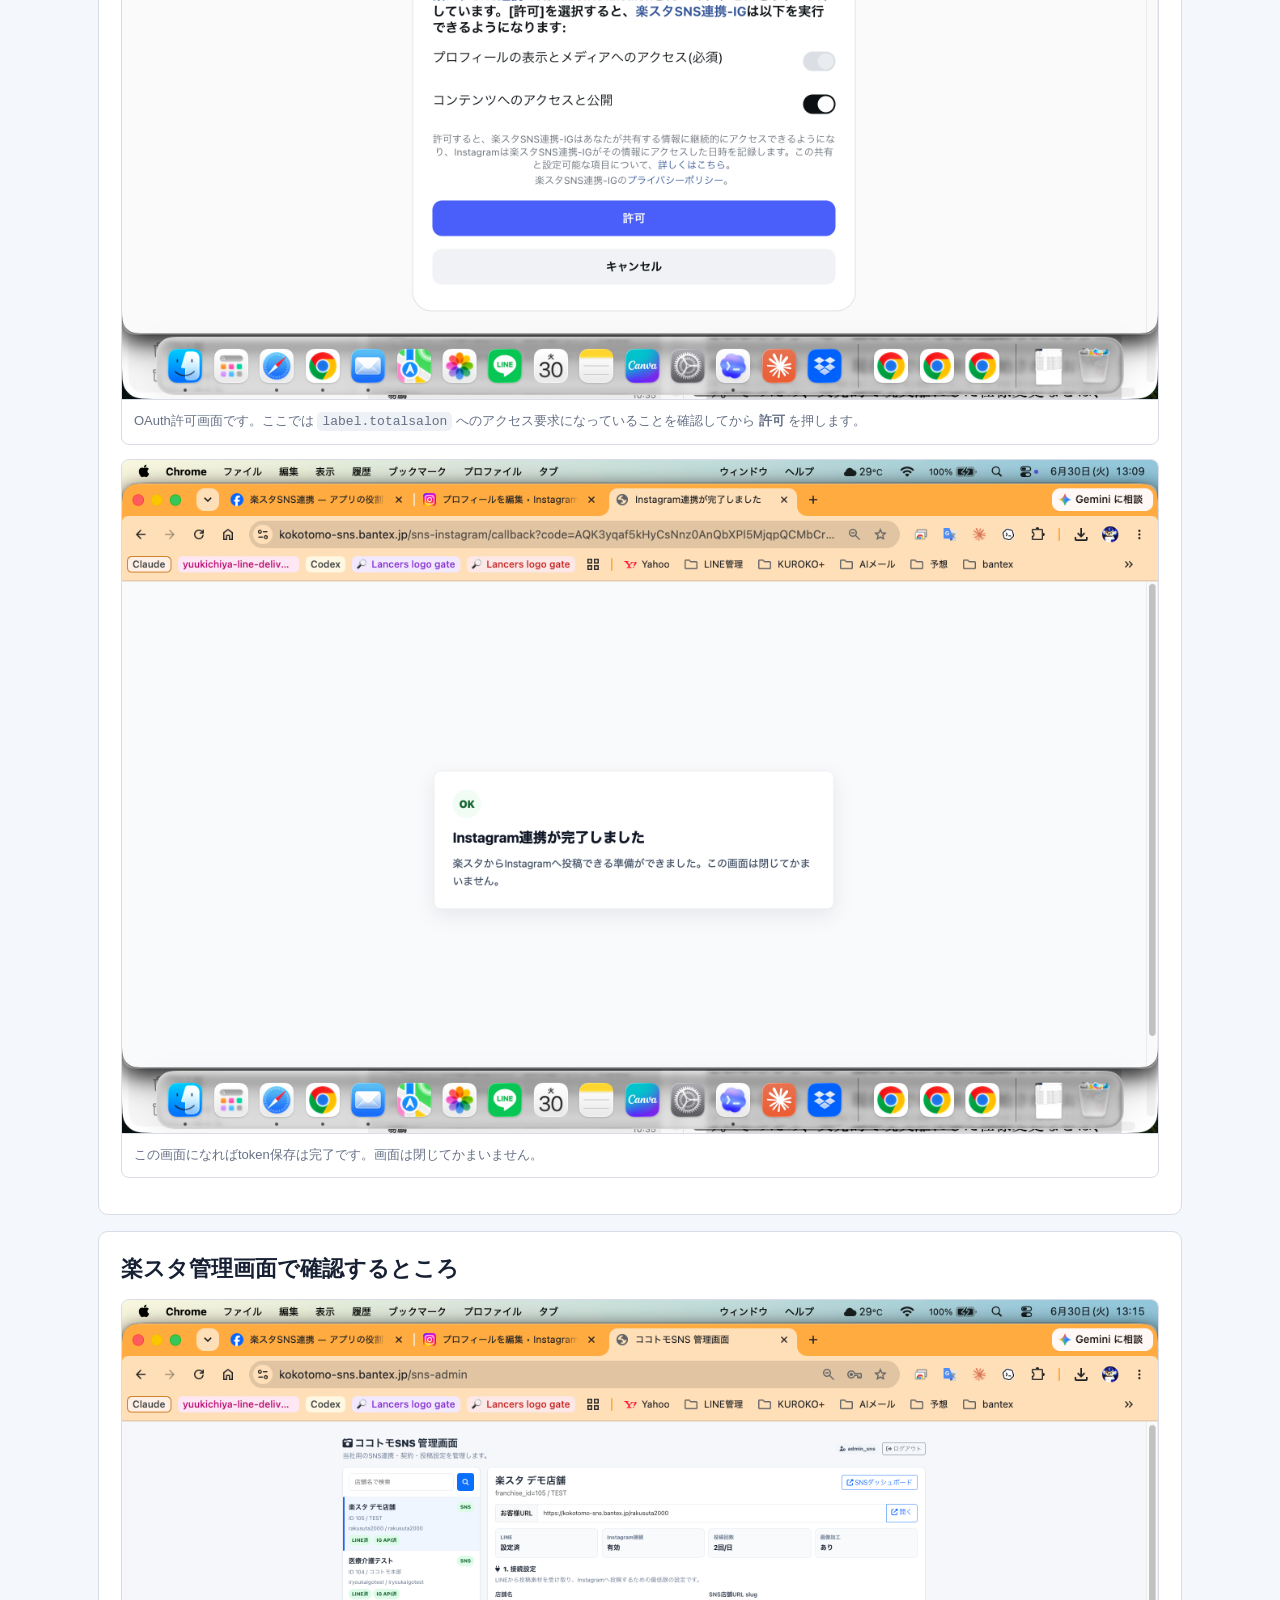
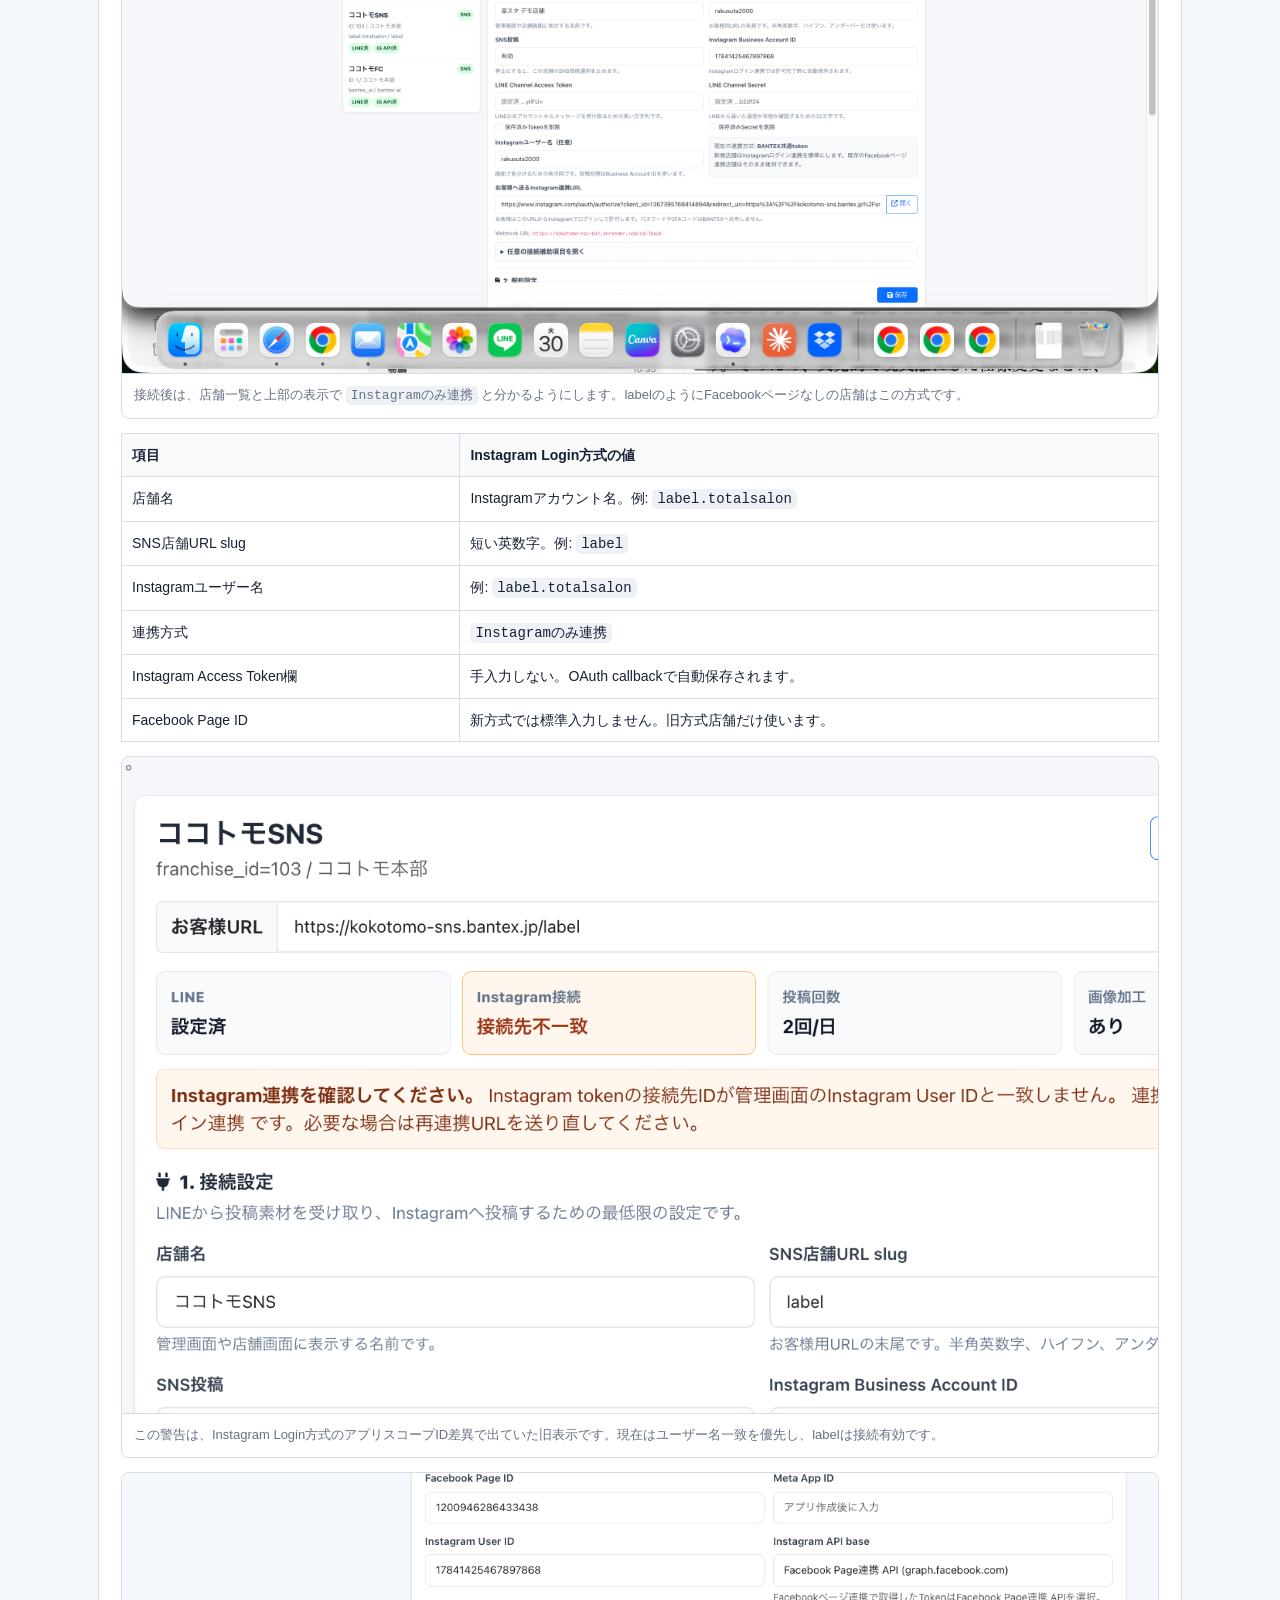
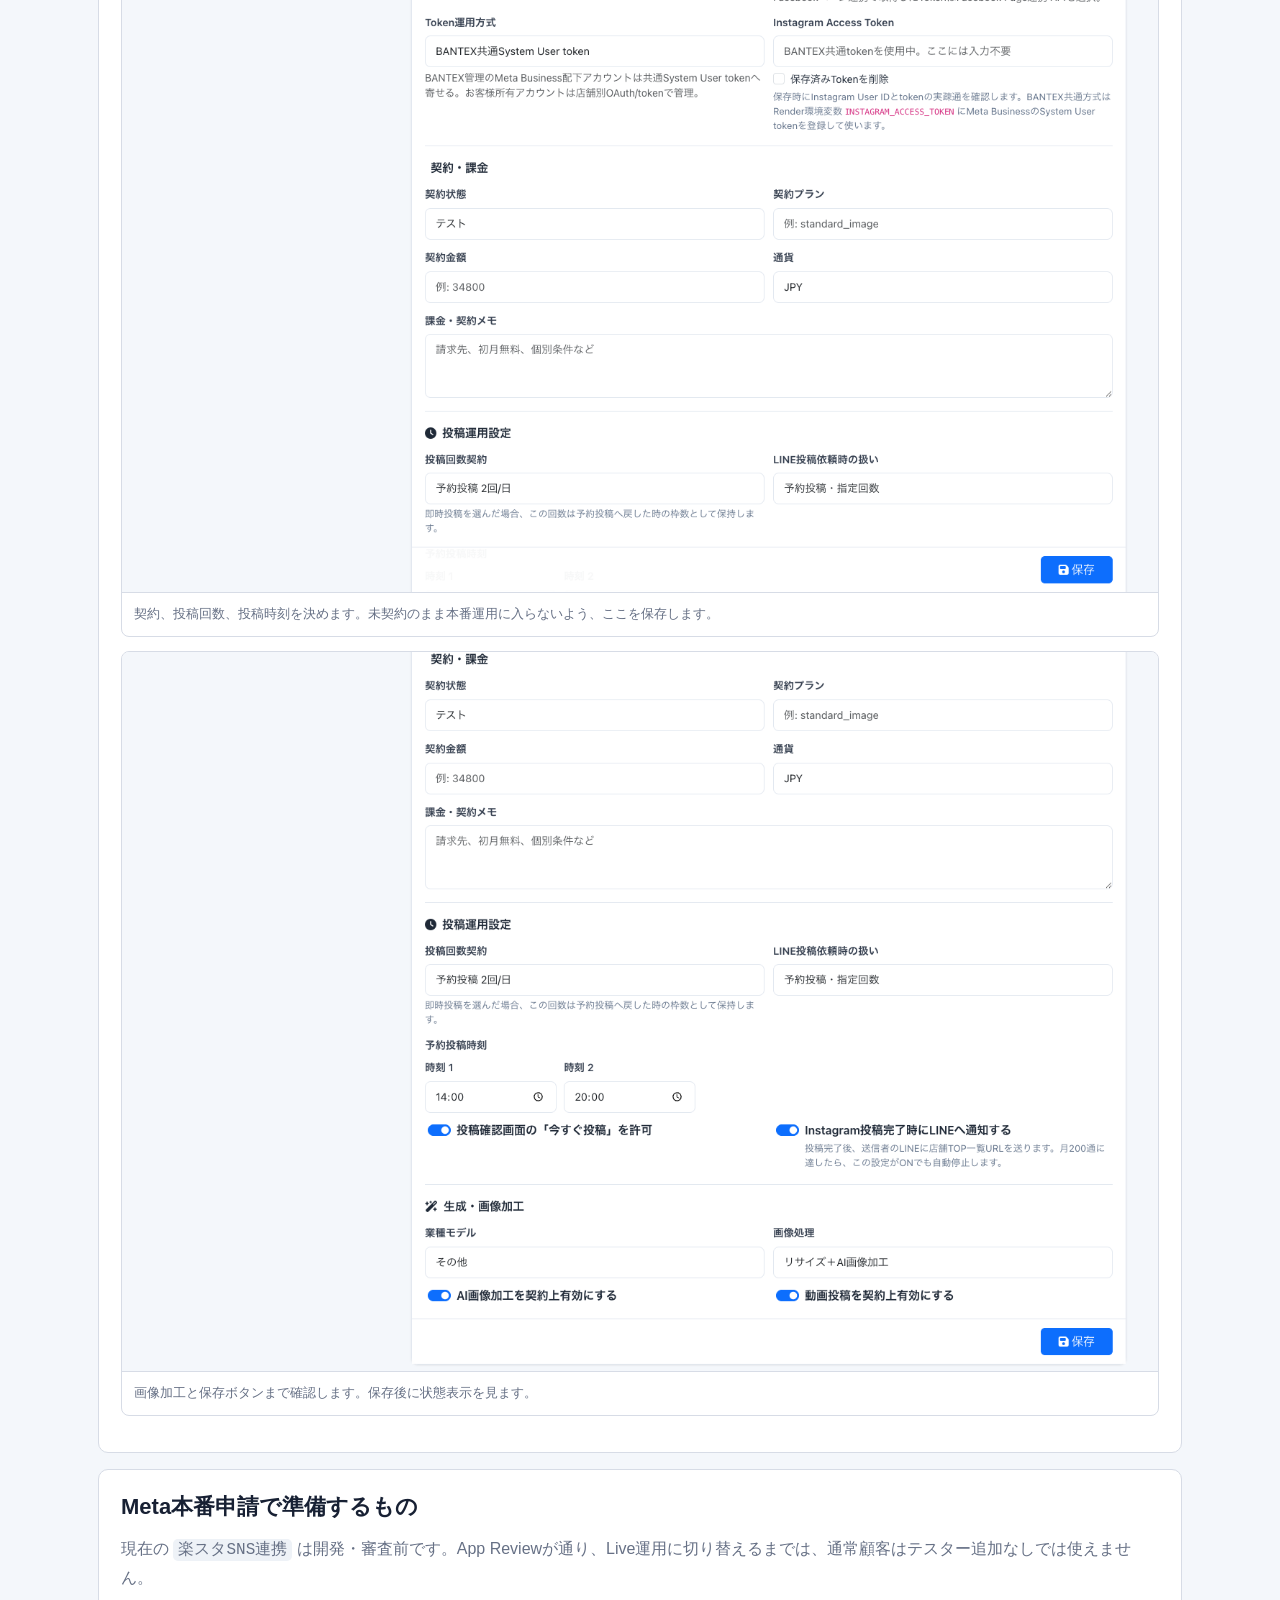
==== commit 8a87b176: "Add kanjicompass LINE onboarding screenshots" ====
--- a/instagram-login-onboarding.html
+++ b/instagram-login-onboarding.html
@@ -148,6 +148,7 @@
         <a href="#changed">今回変わったところ</a>
         <a href="#roles">二人管理</a>
         <a href="#new-store">新規顧客</a>
+        <a href="#line-example">LINE実例</a>
         <a href="#screens">承認スクショ</a>
         <a href="#admin">楽スタ管理</a>
         <a href="#review">本番申請</a>
@@ -193,6 +194,56 @@
         <div class="step"><div><strong>接続完了とヘルスチェック</strong><br>管理画面で <code>Instagramのみ連携</code>、接続有効、ユーザー名一致を確認します。</div></div>
         <div class="step"><div><strong>LINEからテスト投稿</strong><br>写真1枚と短いメモを送り、投稿案作成からInstagram投稿まで確認します。</div></div>
       </div>
+    </section>
+
+    <section id="line-example">
+      <h2>LINE公式アカウント実例: kanjicompass</h2>
+      <p class="lead">新規顧客でLINE公式アカウントを作る場合の実例です。例では <code>@064xmpon</code> を作成し、Messaging APIを <code>ココトモSNS</code> プロバイダーへ接続しました。</p>
+      <div class="warn">Channel secretとChannel access tokenはスクショ、チャット、GitHubに残しません。画面でコピーして、そのまま楽スタ管理画面または本番DBへ登録します。</div>
+      <div class="flow">
+        <div class="step"><div><strong>LINE Official Account Managerでアカウントを作成</strong><br>店舗名、業種、目的を入力します。LINE IDは作成後に確認します。</div></div>
+        <div class="step"><div><strong>Messaging APIを利用する</strong><br>設定画面の <code>Messaging API</code> で緑のボタンを押します。</div></div>
+        <div class="step"><div><strong>既存プロバイダーを選ぶ</strong><br><code>ココトモSNS</code> を選択します。新規プロバイダーは作りません。</div></div>
+        <div class="step"><div><strong>Webhook URLを設定</strong><br><code>https://kokotomo-toc-bot.onrender.com/callback</code> を入れて保存します。</div></div>
+        <div class="step"><div><strong>SecretとAccess Tokenを登録</strong><br>値は表示せず、楽スタ側へ直接登録します。登録前にVerifyすると400になることがあります。</div></div>
+        <div class="step"><div><strong>Use webhookをONにしてVerify</strong><br><code>Success</code> が出ればLINE PlatformからBotへの到達確認は完了です。</div></div>
+      </div>
+      <figure>
+        <img src="assets/screenshots/kanjicompass_line_manager_open.png" alt="kanjicompass LINE公式アカウント作成画面">
+        <figcaption>LINE公式アカウント作成画面です。アカウント名はInstagram名に寄せると管理しやすくなります。</figcaption>
+      </figure>
+      <figure>
+        <img src="assets/screenshots/kanjicompass_line_provider_selected_agree.png" alt="LINE Messaging APIでココトモSNSプロバイダーを選択">
+        <figcaption>Messaging APIを有効化する時は、既存の <code>ココトモSNS</code> プロバイダーを選びます。</figcaption>
+      </figure>
+      <figure>
+        <img src="assets/screenshots/kanjicompass_line_messaging_api_confirm.png" alt="kanjicompass Messaging API利用確認">
+        <figcaption>アカウント名 <code>kanjicompass</code>、プロバイダー名 <code>ココトモSNS</code> を確認してOKを押します。</figcaption>
+      </figure>
+      <figure>
+        <img src="assets/screenshots/kanjicompass_line_developers_channel.png" alt="LINE Developers kanjicompassチャンネル">
+        <figcaption>LINE Developersで <code>kanjicompass</code> のMessaging APIチャンネルを開きます。</figcaption>
+      </figure>
+      <figure>
+        <img src="assets/screenshots/kanjicompass_line_developers_webhook.png" alt="LINE Developers Webhook URL設定">
+        <figcaption>Webhook URLは <code>https://kokotomo-toc-bot.onrender.com/callback</code> です。Verifyの前にSecret/Tokenを楽スタ側へ登録します。</figcaption>
+      </figure>
+      <figure>
+        <img src="assets/screenshots/kanjicompass_line_webhook_verify_before_db.png" alt="Secret登録前のWebhook Verifyエラー例">
+        <figcaption>Secret/Token登録前にVerifyすると <code>400 Bad Request</code> になることがあります。この場合は値を登録してから再実行します。</figcaption>
+      </figure>
+      <figure>
+        <img src="assets/screenshots/kanjicompass_line_channel_token_issue.png" alt="LINE Developers Channel access token発行前">
+        <figcaption>Channel access tokenは <code>Issue</code> で発行します。発行後のtokenが映る画面はマニュアルに残しません。</figcaption>
+      </figure>
+      <figure>
+        <img src="assets/screenshots/kanjicompass_line_use_webhook_on.png" alt="Use webhookをONにした状態">
+        <figcaption>楽スタ側へSecret/Tokenを登録した後、<code>Use webhook</code> をONにします。</figcaption>
+      </figure>
+      <figure>
+        <img src="assets/screenshots/kanjicompass_line_webhook_verify_success.png" alt="Webhook Verify Success">
+        <figcaption><code>Success</code> が出ればWebhookの到達確認は完了です。実運用前には、実LINEから写真1枚とメモを送って投稿テストします。</figcaption>
+      </figure>
     </section>
 
     <section id="screens">
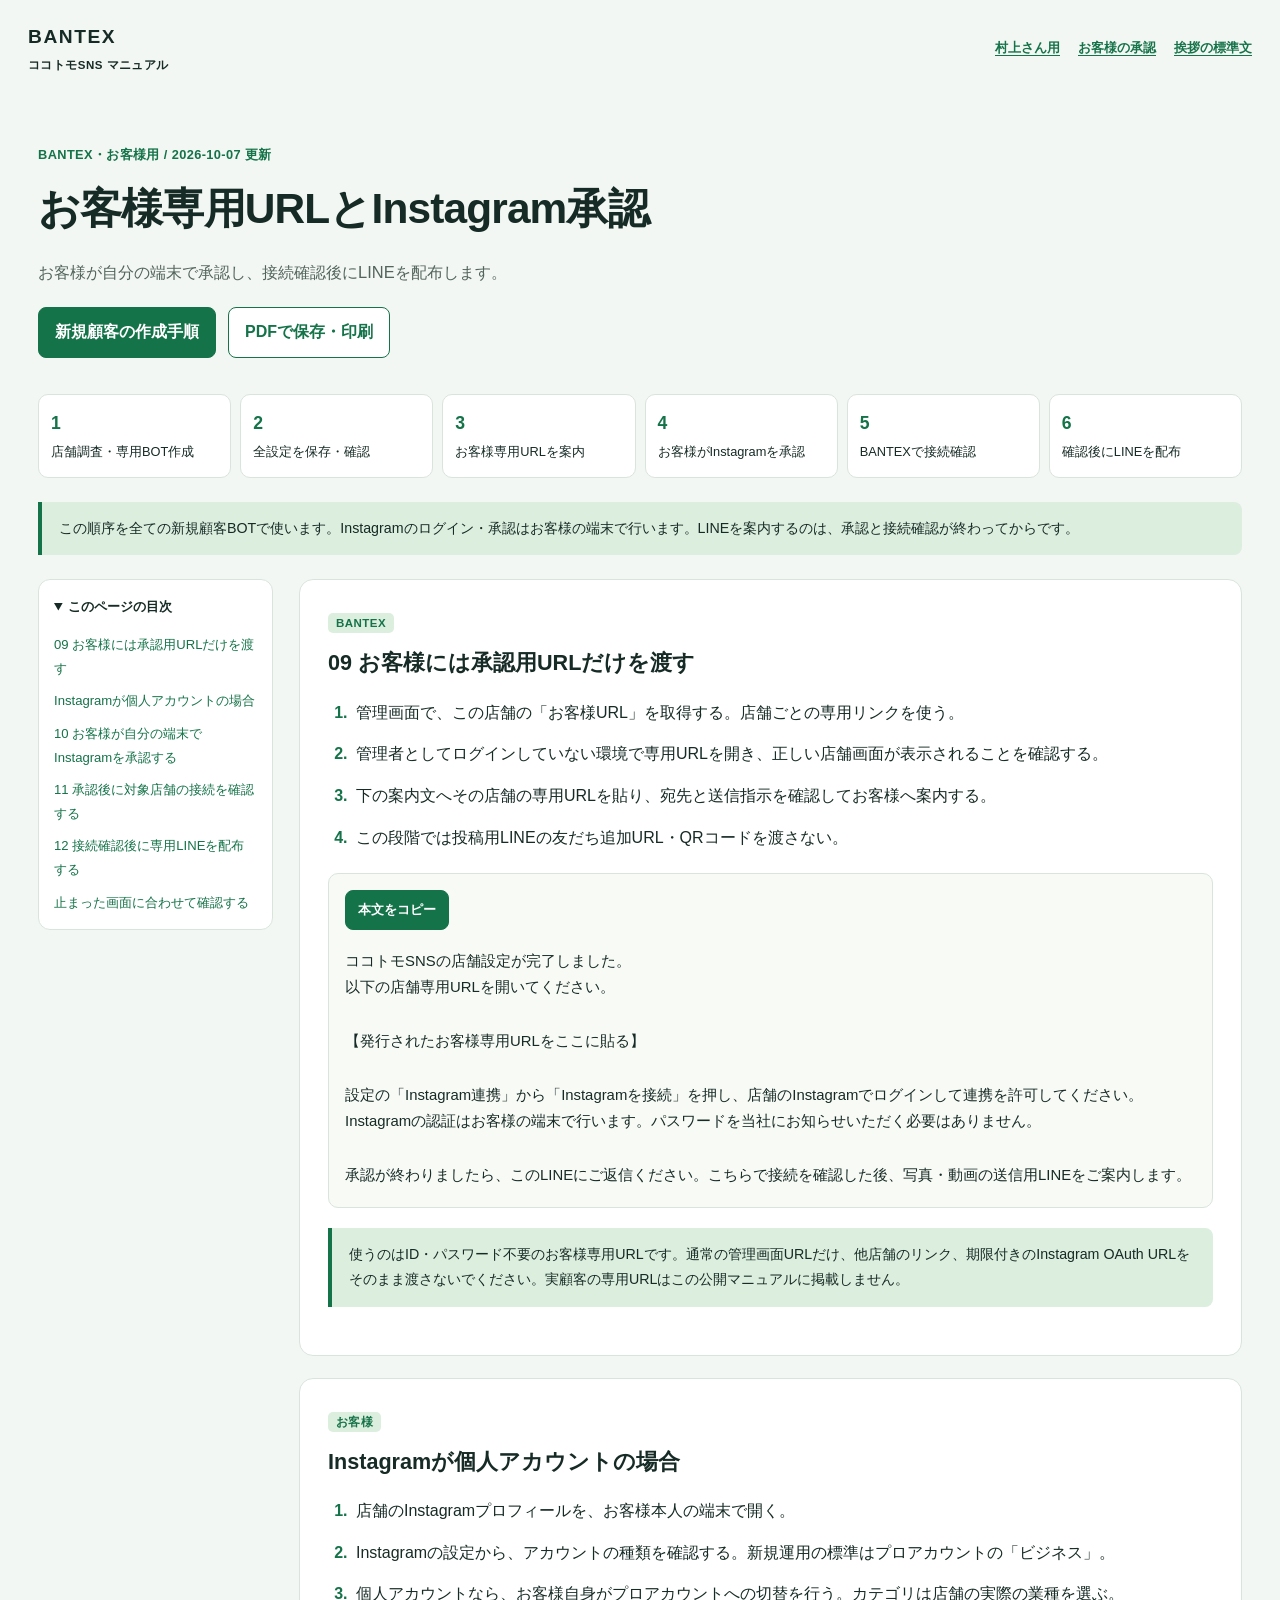
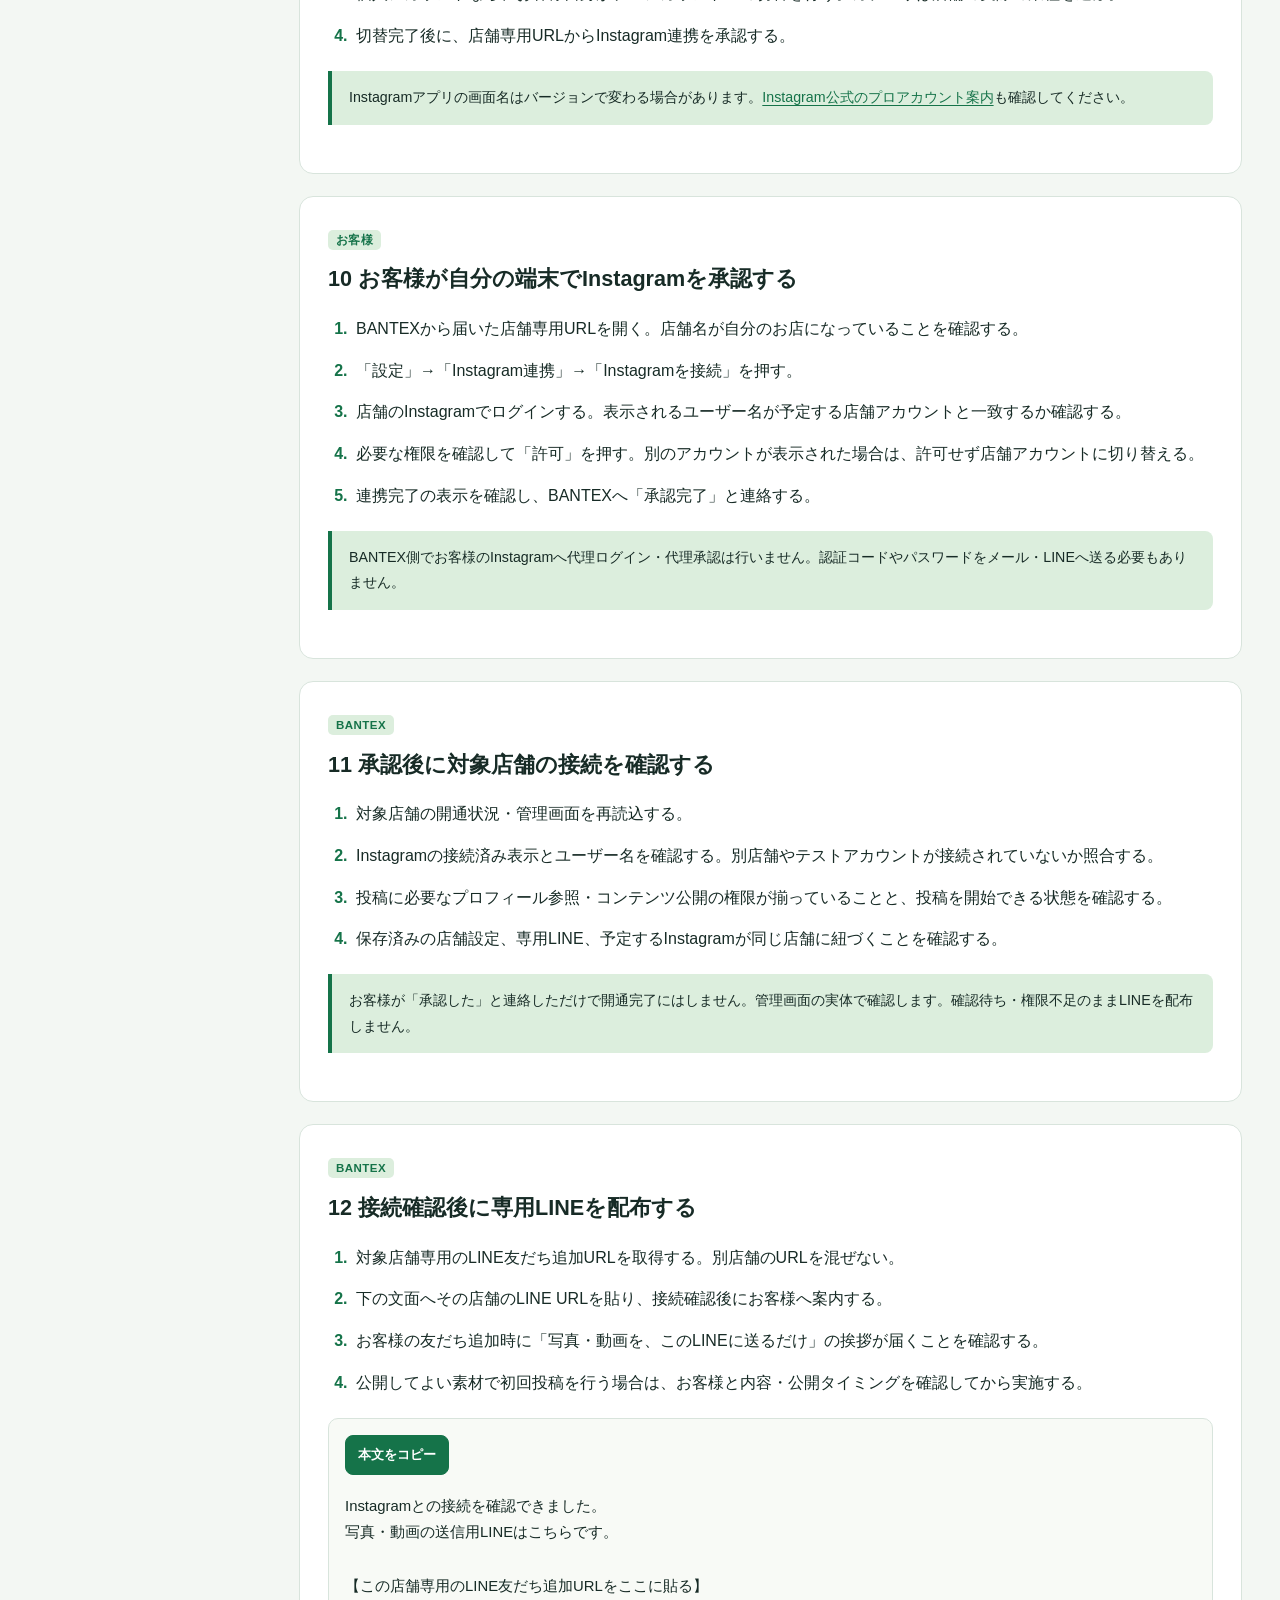
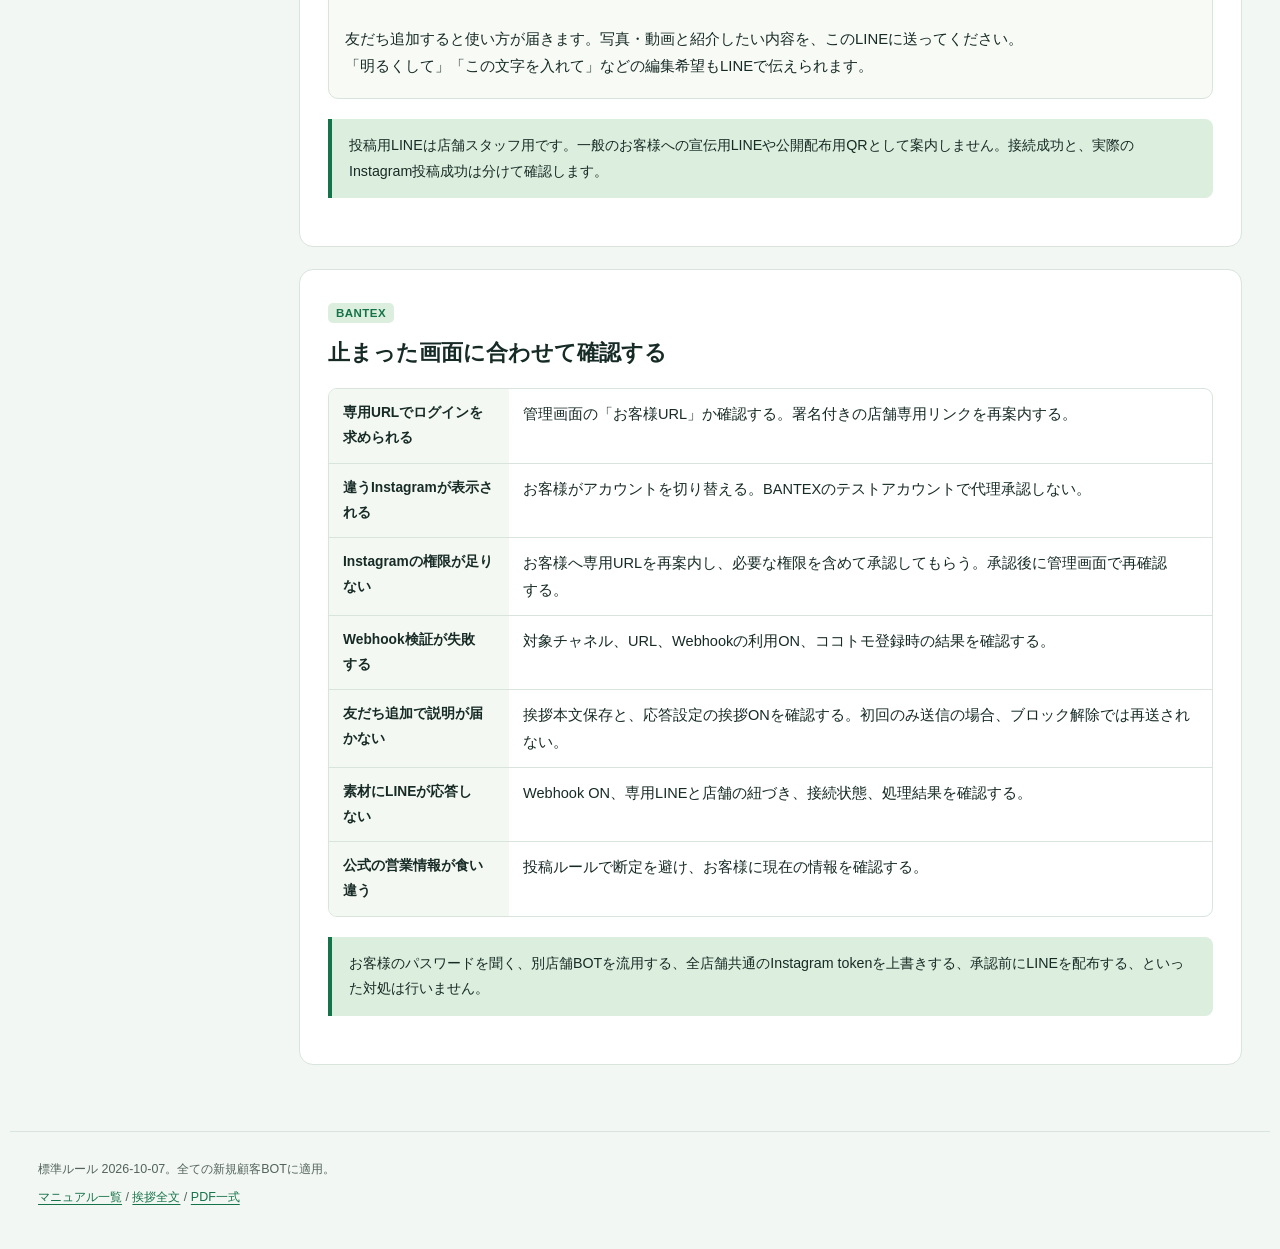
==== commit 26446481: "Unify new customer BOT manuals, greeting and approval workflow" ====
--- a/instagram-login-onboarding.html
+++ b/instagram-login-onboarding.html
@@ -1,341 +1,15 @@
-<!doctype html>
-<html lang="ja">
-<head>
-  <meta charset="utf-8">
-  <meta name="viewport" content="width=device-width, initial-scale=1">
-  <meta name="robots" content="noindex,nofollow">
-  <title>楽スタ Instagram Login方式 新規顧客追加マニュアル</title>
-  <style>
-    :root {
-      --ink: #172033;
-      --muted: #667085;
-      --line: #d7dce6;
-      --bg: #f4f7fb;
-      --paper: #fff;
-      --blue: #2364d2;
-      --green: #15803d;
-      --orange: #c2410c;
-      --red: #dc2626;
-      --soft-blue: #eaf2ff;
-      --soft-green: #eaf8ef;
-      --soft-orange: #fff3e8;
-      --soft-red: #fff1f1;
-    }
-    * { box-sizing: border-box; }
-    body {
-      margin: 0;
-      color: var(--ink);
-      background: var(--bg);
-      font-family: -apple-system, BlinkMacSystemFont, "Hiragino Sans", "Yu Gothic", "Meiryo", sans-serif;
-      line-height: 1.75;
-      letter-spacing: 0;
-    }
-    main { max-width: 1120px; margin: 0 auto; padding: 28px 18px 52px; }
-    header, section {
-      background: var(--paper);
-      border: 1px solid var(--line);
-      border-radius: 10px;
-      padding: 22px;
-      margin: 16px 0;
-    }
-    h1 { font-size: 30px; line-height: 1.3; margin: 0 0 8px; }
-    h2 { font-size: 22px; line-height: 1.4; margin: 0 0 12px; }
-    h3 { font-size: 17px; margin: 18px 0 8px; }
-    p { margin: 0 0 12px; }
-    a { color: var(--blue); text-decoration: none; }
-    a:hover { text-decoration: underline; }
-    code {
-      font-family: ui-monospace, SFMono-Regular, Menlo, Monaco, Consolas, monospace;
-      background: #eef2f7;
-      padding: 2px 5px;
-      border-radius: 5px;
-      overflow-wrap: anywhere;
-    }
-    .lead { color: var(--muted); }
-    .note, .ok, .warn, .danger {
-      border-radius: 8px;
-      padding: 12px 14px;
-      margin: 12px 0;
-      border: 1px solid;
-    }
-    .note { background: var(--soft-blue); border-color: #bad4ff; color: #15366f; }
-    .ok { background: var(--soft-green); border-color: #bbf7d0; color: #14532d; }
-    .warn { background: var(--soft-orange); border-color: #fed7aa; color: #7c2d12; }
-    .danger { background: var(--soft-red); border-color: #fecaca; color: #7f1d1d; }
-    .top-links { display: flex; flex-wrap: wrap; gap: 10px; margin-top: 16px; }
-    .top-links a {
-      padding: 8px 10px;
-      background: var(--soft-blue);
-      border-radius: 8px;
-      font-weight: 700;
-    }
-    .grid {
-      display: grid;
-      grid-template-columns: repeat(auto-fit, minmax(210px, 1fr));
-      gap: 10px;
-      margin: 12px 0;
-    }
-    .card {
-      border: 1px solid var(--line);
-      border-radius: 8px;
-      padding: 13px;
-      background: #fff;
-    }
-    .card strong { display: block; color: #17428d; margin-bottom: 4px; }
-    .flow { display: grid; gap: 10px; counter-reset: step; }
-    .step {
-      counter-increment: step;
-      display: grid;
-      grid-template-columns: 34px 1fr;
-      gap: 10px;
-      align-items: start;
-      padding: 12px;
-      border: 1px solid var(--line);
-      border-radius: 8px;
-      background: #fff;
-    }
-    .step::before {
-      content: counter(step);
-      display: grid;
-      place-items: center;
-      width: 28px;
-      height: 28px;
-      border-radius: 50%;
-      background: var(--blue);
-      color: #fff;
-      font-weight: 800;
-    }
-    table { width: 100%; border-collapse: collapse; margin: 10px 0; font-size: 14px; }
-    th, td { border: 1px solid var(--line); padding: 9px 10px; vertical-align: top; }
-    th { background: #f8fafc; text-align: left; }
-    figure {
-      margin: 14px 0;
-      border: 1px solid var(--line);
-      border-radius: 8px;
-      overflow: hidden;
-      background: #fff;
-    }
-    figure img { display: block; width: 100%; height: auto; }
-    figcaption { padding: 10px 12px; color: var(--muted); border-top: 1px solid var(--line); font-size: 13px; }
-    pre {
-      overflow-x: auto;
-      background: #111827;
-      color: #e5e7eb;
-      padding: 14px;
-      border-radius: 8px;
-      font-size: 13px;
-    }
-    @media (max-width: 640px) {
-      main { padding: 18px 12px 36px; }
-      header, section { padding: 16px; }
-      h1 { font-size: 24px; }
-      table, thead, tbody, tr, th, td { display: block; width: 100%; }
-      th { display: none; }
-      td { border-top: 0; }
-      tr { border-top: 1px solid var(--line); }
-    }
-  </style>
-</head>
-<body>
-  <main>
-    <header>
-      <h1>Instagram Login方式 新規顧客追加マニュアル</h1>
-      <p class="lead">2026-06-30版。新規顧客はFacebookページ追加を標準作業から外し、店舗Instagram本人の承認で接続します。</p>
-      <div class="ok">
-        新標準: お客様または店舗担当者が対象Instagramにログインし、楽スタSNS連携の許可画面で <strong>許可</strong> を押す。これで楽スタからInstagramへ投稿できる状態になります。
-      </div>
-      <div class="top-links">
-        <a href="#changed">今回変わったところ</a>
-        <a href="#roles">二人管理</a>
-        <a href="#new-store">新規顧客</a>
-        <a href="#line-example">LINE実例</a>
-        <a href="#screens">承認スクショ</a>
-        <a href="#admin">楽スタ管理</a>
-        <a href="#review">本番申請</a>
-        <a href="#stop">止める条件</a>
-        <a href="index.html">一覧</a>
-      </div>
-    </header>
+<!doctype html><html lang="ja"><head><meta charset="utf-8"><meta name="viewport" content="width=device-width,initial-scale=1"><meta name="robots" content="noindex,nofollow"><title>お客様専用URLとInstagram承認 | ココトモSNS</title><meta name="description" content="お客様が自分の端末で承認し、接続確認後にLINEを配布します。"><link rel="stylesheet" href="assets/manual/style.css?v=2026-10-07"><script src="assets/manual/manual.js?v=2026-10-07" defer></script></head><body data-version="2026-10-07"><header class="site-head"><a class="brand" href="index.html">BANTEX <span>ココトモSNS マニュアル</span></a><nav><a href="murakami.html">村上さん用</a><a href="customer-approval.html">お客様の承認</a><a href="greeting-message.html">挨拶の標準文</a></nav></header><main class="page"><div class="hero"><p class="eyebrow">BANTEX・お客様用 / 2026-10-07 更新</p><h1>お客様専用URLと<span class="keep">Instagram</span>承認</h1><p class="intro">お客様が自分の端末で承認し、接続確認後にLINEを配布します。</p><div class="hero-actions"><a class="button" href="new-store-onboarding.html">新規顧客の作成手順</a><a class="button secondary" href="downloads/admin.pdf">PDFで保存・印刷</a></div></div><ol class="flow"><li><b>1</b><span>店舗調査・専用BOT作成</span></li><li><b>2</b><span>全設定を保存・確認</span></li><li><b>3</b><span>お客様専用URLを案内</span></li><li><b>4</b><span>お客様が<span class="keep">Instagram</span>を承認</span></li><li><b>5</b><span><span class="keep">BANTEX</span>で接続確認</span></li><li><b>6</b><span>確認後に<span class="keep">LINE</span>を配布</span></li></ol><p class="note">この順序を全ての新規顧客BOTで使います。Instagramのログイン・承認はお客様の端末で行います。LINEを案内するのは、承認と接続確認が終わってからです。</p><div class="manual-layout"><aside class="toc"><details open><summary>このページの目次</summary><nav><a href="#invite">09 お客様には承認用URLだけを渡す</a><a href="#professional"><span class="keep">Instagram</span>が個人アカウントの場合</a><a href="#customer-approval">10 お客様が自分の端末で<span class="keep">Instagram</span>を承認する</a><a href="#connection">11 承認後に対象店舗の接続を確認する</a><a href="#distribute">12 接続確認後に専用<span class="keep">LINE</span>を配布する</a><a href="#errors">止まった画面に合わせて確認する</a></nav></details></aside><article><section id="invite" class="manual-section"><header><span class="role">BANTEX</span><h2>09 お客様には承認用URLだけを渡す</h2></header><ol class="actions"><li>管理画面で、この店舗の「お客様URL」を取得する。店舗ごとの専用リンクを使う。</li><li>管理者としてログインしていない環境で専用URLを開き、正しい店舗画面が表示されることを確認する。</li><li>下の案内文へその店舗の専用URLを貼り、宛先と送信指示を確認してお客様へ案内する。</li><li>この段階では投稿用LINEの友だち追加URL・QRコードを渡さない。</li></ol><div class="copy-box"><button type="button" class="copy-button">本文をコピー</button><pre>ココトモSNSの店舗設定が完了しました。
+以下の店舗専用URLを開いてください。
 
-    <section id="changed">
-      <h2>今回変わったところ</h2>
-      <div class="grid">
-        <div class="card"><strong>Facebookページ不要</strong>新規顧客の標準手順では、Facebook店舗ページを作らずInstagramだけで接続します。</div>
-        <div class="card"><strong>接続方式</strong>管理画面では <code>Instagramのみ連携</code> と表示します。旧方式は <code>Facebook＆Instagram連携</code> のまま残します。</div>
-        <div class="card"><strong>承認する人</strong>対象Instagramにログインできる人が許可します。labelなら <code>label.totalsalon</code> の画面です。</div>
-        <div class="card"><strong>開発中だけテスター</strong>App Review完了前はInstagramテスター承認が必要です。本番化後は通常顧客にテスター追加は不要です。</div>
-      </div>
-      <div class="danger">旧方式の104/105などは触りません。既存のFacebookページ連携方式は残したまま、新規顧客だけInstagram Login方式へ寄せます。</div>
-    </section>
+【発行されたお客様専用URLをここに貼る】
 
-    <section id="roles">
-      <h2>村上さんと二人で管理するための設定</h2>
-      <p class="lead">これは新規顧客ごとではなく、最初に一度だけ行います。</p>
-      <table>
-        <thead><tr><th>場所</th><th>村上さんに付ける権限</th><th>目的</th></tr></thead>
-        <tbody>
-          <tr><td>Meta Developers / 楽スタSNS連携</td><td>管理者または開発者</td><td>App Review、Instagramテスター追加、アプリ設定確認を二人で見られるようにする</td></tr>
-          <tr><td>楽スタSNS管理画面</td><td>運営側ログインID</td><td>店舗追加、接続URL発行、契約・投稿設定を行う</td></tr>
-          <tr><td>Instagram</td><td>顧客本人のログイン</td><td>店舗InstagramのOAuth許可。パスワードや2段階認証は顧客本人が操作する</td></tr>
-        </tbody>
-      </table>
-      <div class="warn">村上さんが触るのは、Meta Developersのアプリ役割と、楽スタSNS管理画面です。顧客Instagramのパスワードや2段階認証コードは聞きません。</div>
-    </section>
+設定の「Instagram連携」から「Instagramを接続」を押し、店舗のInstagramでログインして連携を許可してください。
+Instagramの認証はお客様の端末で行います。パスワードを当社にお知らせいただく必要はありません。
 
-    <section id="new-store">
-      <h2>新規顧客の標準フロー</h2>
-      <div class="flow">
-        <div class="step"><div><strong>Instagramをプロアカウントにする</strong><br>顧客側でビジネス/クリエイターのプロアカウントにします。Facebookページは標準では作りません。</div></div>
-        <div class="step"><div><strong>楽スタ管理画面で店舗を作る</strong><br>店舗名はInstagramアカウント名に寄せます。例: <code>label.totalsalon</code>。</div></div>
-        <div class="step"><div><strong>LINE連携と契約設定を保存する</strong><br>LINE Channel情報、投稿回数、画像加工、予約時刻を決めて保存します。</div></div>
-        <div class="step"><div><strong>Instagram連携URLを開く</strong><br>管理画面の <code>お客様へ送るInstagram連携URL</code> を対象Instagramで開きます。</div></div>
-        <div class="step"><div><strong>開発中はテスター招待を承認する</strong><br>App Review前だけ、Instagram側の <code>アプリとウェブサイト</code> で招待を承認します。</div></div>
-        <div class="step"><div><strong>OAuth許可を押す</strong><br>許可画面で対象アカウント名が合っていることを確認し、<code>許可</code> を押します。</div></div>
-        <div class="step"><div><strong>接続完了とヘルスチェック</strong><br>管理画面で <code>Instagramのみ連携</code>、接続有効、ユーザー名一致を確認します。</div></div>
-        <div class="step"><div><strong>LINEからテスト投稿</strong><br>写真1枚と短いメモを送り、投稿案作成からInstagram投稿まで確認します。</div></div>
-      </div>
-    </section>
+承認が終わりましたら、このLINEにご返信ください。こちらで接続を確認した後、写真・動画の送信用LINEをご案内します。</pre><span class="copy-status" aria-live="polite"></span></div><p class="note">使うのはID・パスワード不要のお客様専用URLです。通常の管理画面URLだけ、他店舗のリンク、期限付きのInstagram OAuth URLをそのまま渡さないでください。実顧客の専用URLはこの公開マニュアルに掲載しません。</p></section><section id="professional" class="manual-section"><header><span class="role">お客様</span><h2><span class="keep">Instagram</span>が個人アカウントの場合</h2></header><ol class="actions"><li>店舗のInstagramプロフィールを、お客様本人の端末で開く。</li><li>Instagramの設定から、アカウントの種類を確認する。新規運用の標準はプロアカウントの「ビジネス」。</li><li>個人アカウントなら、お客様自身がプロアカウントへの切替を行う。カテゴリは店舗の実際の業種を選ぶ。</li><li>切替完了後に、店舗専用URLからInstagram連携を承認する。</li></ol><p class="note">Instagramアプリの画面名はバージョンで変わる場合があります。<a href="https://www.facebook.com/help/instagram/257516379077270" target="_blank" rel="noopener">Instagram公式のプロアカウント案内</a>も確認してください。</p></section><section id="customer-approval" class="manual-section"><header><span class="role">お客様</span><h2>10 お客様が自分の端末で<span class="keep">Instagram</span>を承認する</h2></header><ol class="actions"><li>BANTEXから届いた店舗専用URLを開く。店舗名が自分のお店になっていることを確認する。</li><li>「設定」→「Instagram連携」→「Instagramを接続」を押す。</li><li>店舗のInstagramでログインする。表示されるユーザー名が予定する店舗アカウントと一致するか確認する。</li><li>必要な権限を確認して「許可」を押す。別のアカウントが表示された場合は、許可せず店舗アカウントに切り替える。</li><li>連携完了の表示を確認し、BANTEXへ「承認完了」と連絡する。</li></ol><p class="note">BANTEX側でお客様のInstagramへ代理ログイン・代理承認は行いません。認証コードやパスワードをメール・LINEへ送る必要もありません。</p></section><section id="connection" class="manual-section"><header><span class="role">BANTEX</span><h2>11 承認後に対象店舗の接続を確認する</h2></header><ol class="actions"><li>対象店舗の開通状況・管理画面を再読込する。</li><li>Instagramの接続済み表示とユーザー名を確認する。別店舗やテストアカウントが接続されていないか照合する。</li><li>投稿に必要なプロフィール参照・コンテンツ公開の権限が揃っていることと、投稿を開始できる状態を確認する。</li><li>保存済みの店舗設定、専用LINE、予定するInstagramが同じ店舗に紐づくことを確認する。</li></ol><p class="note">お客様が「承認した」と連絡しただけで開通完了にはしません。管理画面の実体で確認します。確認待ち・権限不足のままLINEを配布しません。</p></section><section id="distribute" class="manual-section"><header><span class="role">BANTEX</span><h2>12 接続確認後に専用<span class="keep">LINE</span>を配布する</h2></header><ol class="actions"><li>対象店舗専用のLINE友だち追加URLを取得する。別店舗のURLを混ぜない。</li><li>下の文面へその店舗のLINE URLを貼り、接続確認後にお客様へ案内する。</li><li>お客様の友だち追加時に「写真・動画を、このLINEに送るだけ」の挨拶が届くことを確認する。</li><li>公開してよい素材で初回投稿を行う場合は、お客様と内容・公開タイミングを確認してから実施する。</li></ol><div class="copy-box"><button type="button" class="copy-button">本文をコピー</button><pre>Instagramとの接続を確認できました。
+写真・動画の送信用LINEはこちらです。
 
-    <section id="line-example">
-      <h2>LINE公式アカウント実例: kanjicompass</h2>
-      <p class="lead">新規顧客でLINE公式アカウントを作る場合の実例です。例では <code>@064xmpon</code> を作成し、Messaging APIを <code>ココトモSNS</code> プロバイダーへ接続しました。</p>
-      <div class="warn">Channel secretとChannel access tokenはスクショ、チャット、GitHubに残しません。画面でコピーして、そのまま楽スタ管理画面または本番DBへ登録します。</div>
-      <div class="flow">
-        <div class="step"><div><strong>LINE Official Account Managerでアカウントを作成</strong><br>店舗名、業種、目的を入力します。LINE IDは作成後に確認します。</div></div>
-        <div class="step"><div><strong>Messaging APIを利用する</strong><br>設定画面の <code>Messaging API</code> で緑のボタンを押します。</div></div>
-        <div class="step"><div><strong>既存プロバイダーを選ぶ</strong><br><code>ココトモSNS</code> を選択します。新規プロバイダーは作りません。</div></div>
-        <div class="step"><div><strong>Webhook URLを設定</strong><br><code>https://kokotomo-toc-bot.onrender.com/callback</code> を入れて保存します。</div></div>
-        <div class="step"><div><strong>SecretとAccess Tokenを登録</strong><br>値は表示せず、楽スタ側へ直接登録します。登録前にVerifyすると400になることがあります。</div></div>
-        <div class="step"><div><strong>Use webhookをONにしてVerify</strong><br><code>Success</code> が出ればLINE PlatformからBotへの到達確認は完了です。</div></div>
-      </div>
-      <figure>
-        <img src="assets/screenshots/kanjicompass_line_manager_open.png" alt="kanjicompass LINE公式アカウント作成画面">
-        <figcaption>LINE公式アカウント作成画面です。アカウント名はInstagram名に寄せると管理しやすくなります。</figcaption>
-      </figure>
-      <figure>
-        <img src="assets/screenshots/kanjicompass_line_provider_selected_agree.png" alt="LINE Messaging APIでココトモSNSプロバイダーを選択">
-        <figcaption>Messaging APIを有効化する時は、既存の <code>ココトモSNS</code> プロバイダーを選びます。</figcaption>
-      </figure>
-      <figure>
-        <img src="assets/screenshots/kanjicompass_line_messaging_api_confirm.png" alt="kanjicompass Messaging API利用確認">
-        <figcaption>アカウント名 <code>kanjicompass</code>、プロバイダー名 <code>ココトモSNS</code> を確認してOKを押します。</figcaption>
-      </figure>
-      <figure>
-        <img src="assets/screenshots/kanjicompass_line_developers_channel.png" alt="LINE Developers kanjicompassチャンネル">
-        <figcaption>LINE Developersで <code>kanjicompass</code> のMessaging APIチャンネルを開きます。</figcaption>
-      </figure>
-      <figure>
-        <img src="assets/screenshots/kanjicompass_line_developers_webhook.png" alt="LINE Developers Webhook URL設定">
-        <figcaption>Webhook URLは <code>https://kokotomo-toc-bot.onrender.com/callback</code> です。Verifyの前にSecret/Tokenを楽スタ側へ登録します。</figcaption>
-      </figure>
-      <figure>
-        <img src="assets/screenshots/kanjicompass_line_webhook_verify_before_db.png" alt="Secret登録前のWebhook Verifyエラー例">
-        <figcaption>Secret/Token登録前にVerifyすると <code>400 Bad Request</code> になることがあります。この場合は値を登録してから再実行します。</figcaption>
-      </figure>
-      <figure>
-        <img src="assets/screenshots/kanjicompass_line_channel_token_issue.png" alt="LINE Developers Channel access token発行前">
-        <figcaption>Channel access tokenは <code>Issue</code> で発行します。発行後のtokenが映る画面はマニュアルに残しません。</figcaption>
-      </figure>
-      <figure>
-        <img src="assets/screenshots/kanjicompass_line_use_webhook_on.png" alt="Use webhookをONにした状態">
-        <figcaption>楽スタ側へSecret/Tokenを登録した後、<code>Use webhook</code> をONにします。</figcaption>
-      </figure>
-      <figure>
-        <img src="assets/screenshots/kanjicompass_line_webhook_verify_success.png" alt="Webhook Verify Success">
-        <figcaption><code>Success</code> が出ればWebhookの到達確認は完了です。実運用前には、実LINEから写真1枚とメモを送って投稿テストします。</figcaption>
-      </figure>
-    </section>
+【この店舗専用のLINE友だち追加URLをここに貼る】
 
-    <section id="screens">
-      <h2>Instagram承認のスクショ手順</h2>
-      <figure>
-        <img src="assets/screenshots/instagram_tester_invite_accept.png" alt="Instagramのテスター招待承認画面">
-        <figcaption>開発中だけ必要です。Instagram側の <code>アプリとウェブサイト</code> で <code>楽スタSNS連携-IG</code> が出たら <strong>承認する</strong> を押します。</figcaption>
-      </figure>
-      <figure>
-        <img src="assets/screenshots/instagram_tester_invite_accepted.png" alt="Instagramテスター招待承認済み">
-        <figcaption>承認後は <code>楽スタSNS連携-IG</code> が一覧に残ります。App Review完了後はこのテスター招待手順を通常顧客には行いません。</figcaption>
-      </figure>
-      <figure>
-        <img src="assets/screenshots/instagram_oauth_allow.png" alt="Instagram OAuth許可画面">
-        <figcaption>OAuth許可画面です。ここでは <code>label.totalsalon</code> へのアクセス要求になっていることを確認してから <strong>許可</strong> を押します。</figcaption>
-      </figure>
-      <figure>
-        <img src="assets/screenshots/instagram_oauth_complete.png" alt="Instagram連携完了画面">
-        <figcaption>この画面になればtoken保存は完了です。画面は閉じてかまいません。</figcaption>
-      </figure>
-    </section>
-
-    <section id="admin">
-      <h2>楽スタ管理画面で確認するところ</h2>
-      <figure>
-        <img src="assets/screenshots/rakusta_admin_instagram_only_connected.png" alt="楽スタ管理画面 Instagramのみ連携の表示">
-        <figcaption>接続後は、店舗一覧と上部の表示で <code>Instagramのみ連携</code> と分かるようにします。labelのようにFacebookページなしの店舗はこの方式です。</figcaption>
-      </figure>
-      <table>
-        <thead><tr><th>項目</th><th>Instagram Login方式の値</th></tr></thead>
-        <tbody>
-          <tr><td>店舗名</td><td>Instagramアカウント名。例: <code>label.totalsalon</code></td></tr>
-          <tr><td>SNS店舗URL slug</td><td>短い英数字。例: <code>label</code></td></tr>
-          <tr><td>Instagramユーザー名</td><td>例: <code>label.totalsalon</code></td></tr>
-          <tr><td>連携方式</td><td><code>Instagramのみ連携</code></td></tr>
-          <tr><td>Instagram Access Token欄</td><td>手入力しない。OAuth callbackで自動保存されます。</td></tr>
-          <tr><td>Facebook Page ID</td><td>新方式では標準入力しません。旧方式店舗だけ使います。</td></tr>
-        </tbody>
-      </table>
-      <figure>
-        <img src="assets/screenshots/rakusta_admin_instagram_only_mismatch_before_fix.png" alt="接続先不一致の例">
-        <figcaption>この警告は、Instagram Login方式のアプリスコープID差異で出ていた旧表示です。現在はユーザー名一致を優先し、labelは接続有効です。</figcaption>
-      </figure>
-      <figure>
-        <img src="assets/screenshots/rakusta_admin_contract_schedule_visible.png" alt="契約と投稿時刻設定">
-        <figcaption>契約、投稿回数、投稿時刻を決めます。未契約のまま本番運用に入らないよう、ここを保存します。</figcaption>
-      </figure>
-      <figure>
-        <img src="assets/screenshots/rakusta_admin_image_save_visible.png" alt="画像加工と保存">
-        <figcaption>画像加工と保存ボタンまで確認します。保存後に状態表示を見ます。</figcaption>
-      </figure>
-    </section>
-
-    <section id="review">
-      <h2>Meta本番申請で準備するもの</h2>
-      <p class="lead">現在の <code>楽スタSNS連携</code> は開発・審査前です。App Reviewが通り、Live運用に切り替えるまでは、通常顧客はテスター追加なしでは使えません。</p>
-      <table>
-        <thead><tr><th>項目</th><th>現在の値/準備内容</th></tr></thead>
-        <tbody>
-          <tr><td>Meta App</td><td><code>楽スタSNS連携</code> / App ID <code>1020953476972538</code></td></tr>
-          <tr><td>Instagram App ID</td><td><code>1367395768414894</code></td></tr>
-          <tr><td>Redirect URI</td><td><code>https://kokotomo-sns.bantex.jp/sns-instagram/callback</code></td></tr>
-          <tr><td>権限</td><td><code>instagram_business_basic</code>、<code>instagram_business_content_publish</code></td></tr>
-          <tr><td>申請動画</td><td>管理画面で連携URLを発行、Instagramで許可、callback完了、LINEから投稿、Instagramに公開される流れを録画</td></tr>
-          <tr><td>公開ページ</td><td>プライバシーポリシー、利用規約、データ削除説明、アプリドメイン</td></tr>
-          <tr><td>テストアカウント</td><td>Meta審査担当が試せるInstagramテストアカウントと楽スタ管理画面の限定ログイン</td></tr>
-        </tbody>
-      </table>
-      <div class="flow">
-        <div class="step"><div><strong>申請用テスト店舗を用意</strong><br>label本番とは別に、審査担当が見ても問題ないデモInstagramとデモLINEを用意します。</div></div>
-        <div class="step"><div><strong>録画を作る</strong><br>個人情報や本番顧客のDM、token、Secretが映らない画面だけを録画します。</div></div>
-        <div class="step"><div><strong>権限説明を書く</strong><br><code>basic</code> はアカウント確認、<code>content_publish</code> は店舗がLINEで送った素材をInstagramへ投稿するため、と説明します。</div></div>
-        <div class="step"><div><strong>Meta DevelopersでApp Reviewへ提出</strong><br>提出後、差し戻しがあれば動画・説明・テスト手順を修正します。</div></div>
-        <div class="step"><div><strong>承認後にLive運用へ</strong><br>承認済み権限でLive運用できる状態になったら、新規顧客のテスター追加手順を廃止します。</div></div>
-      </div>
-      <div class="warn">本番申請はMeta Developers上の操作が必要です。ログイン、2段階認証、Business認証が出た場合は本人が画面で操作します。</div>
-    </section>
-
-    <section id="stop">
-      <h2>止める条件</h2>
-      <table>
-        <thead><tr><th>状態</th><th>判断</th></tr></thead>
-        <tbody>
-          <tr><td>OAuth画面のアカウント名が違う</td><td>押さずに停止。正しいInstagramへログインし直します。</td></tr>
-          <tr><td>開発中に「開発者の役割が不十分」</td><td>Instagramテスター未承認。対象Instagramの <code>テスターへのご招待</code> を確認します。</td></tr>
-          <tr><td>App Review前に一般顧客で使えない</td><td>正常です。テスター追加が必要です。本番化後に解消します。</td></tr>
-          <tr><td>接続先不一致が出る</td><td>ユーザー名を確認。現在の新方式ではusername一致でOKにしています。</td></tr>
-          <tr><td>104/105がNGになった</td><td>作業停止。旧方式を壊した可能性があるため、設定変更を戻さず原因を確認します。</td></tr>
-          <tr><td>token、Secret、Renderを触りたくなる</td><td>通常の新規顧客作業では触りません。別作業として切り分けます。</td></tr>
-        </tbody>
-      </table>
-    </section>
-  </main>
-</body>
-</html>
+友だち追加すると使い方が届きます。写真・動画と紹介したい内容を、このLINEに送ってください。
+「明るくして」「この文字を入れて」などの編集希望もLINEで伝えられます。</pre><span class="copy-status" aria-live="polite"></span></div><p class="note">投稿用LINEは店舗スタッフ用です。一般のお客様への宣伝用LINEや公開配布用QRとして案内しません。接続成功と、実際のInstagram投稿成功は分けて確認します。</p></section><section id="errors" class="manual-section"><header><span class="role">BANTEX</span><h2>止まった画面に合わせて確認する</h2></header><dl class="field-map"><div><dt>専用URLでログインを求められる</dt><dd>管理画面の「お客様URL」か確認する。署名付きの店舗専用リンクを再案内する。</dd></div><div><dt>違うInstagramが表示される</dt><dd>お客様がアカウントを切り替える。BANTEXのテストアカウントで代理承認しない。</dd></div><div><dt>Instagramの権限が足りない</dt><dd>お客様へ専用URLを再案内し、必要な権限を含めて承認してもらう。承認後に管理画面で再確認する。</dd></div><div><dt>Webhook検証が失敗する</dt><dd>対象チャネル、URL、Webhookの利用ON、ココトモ登録時の結果を確認する。</dd></div><div><dt>友だち追加で説明が届かない</dt><dd>挨拶本文保存と、応答設定の挨拶ONを確認する。初回のみ送信の場合、ブロック解除では再送されない。</dd></div><div><dt>素材にLINEが応答しない</dt><dd>Webhook ON、専用LINEと店舗の紐づき、接続状態、処理結果を確認する。</dd></div><div><dt>公式の営業情報が食い違う</dt><dd>投稿ルールで断定を避け、お客様に現在の情報を確認する。</dd></div></dl><p class="note">お客様のパスワードを聞く、別店舗BOTを流用する、全店舗共通のInstagram tokenを上書きする、承認前にLINEを配布する、といった対処は行いません。</p></section></article></div></main><footer><p>標準ルール 2026-10-07。全ての新規顧客BOTに適用。</p><p><a href="index.html">マニュアル一覧</a> / <a href="greeting-message.html">挨拶全文</a> / <a href="downloads/complete.pdf">PDF一式</a></p></footer></body></html>
--- a/assets/manual/style.css
+++ b/assets/manual/style.css
@@ -0,0 +1,7 @@
+:root{--ink:#172b26;--muted:#52645d;--green:#157349;--line:#d8e4dc;--paper:#fff;--wash:#f3f7f3;--accent:#dceedd}
+*,*::before,*::after{box-sizing:border-box}html{scroll-behavior:smooth;scroll-padding-top:24px}body{margin:0;background:var(--wash);color:var(--ink);font-family:-apple-system,BlinkMacSystemFont,"Hiragino Sans","Yu Gothic",Meiryo,sans-serif;line-height:1.8}a{color:var(--green);text-underline-offset:3px}button,input{font:inherit}button,a{touch-action:manipulation}button{cursor:pointer}img,svg{max-width:100%;height:auto}h1,h2,h3{line-break:strict;word-break:normal;text-wrap:balance;line-height:1.45}p,li,dt,dd{line-break:strict;word-break:normal;overflow-wrap:normal;text-wrap:pretty}p{margin:12px 0}h1{font-size:clamp(1.6rem,4vw,2.65rem);letter-spacing:-.02em;margin:10px 0 18px}h2{font-size:1.35rem;margin:10px 0 20px}h3{font-size:1.12rem}.site-head{max-width:1360px;margin:auto;padding:20px 28px;display:flex;gap:18px;justify-content:space-between;align-items:center}.brand{font-weight:850;letter-spacing:.08em;text-decoration:none;color:var(--ink);font-size:1.2rem}.brand span{display:block;font-size:.72rem;letter-spacing:.04em}.site-head nav{display:flex;gap:10px 18px;flex-wrap:wrap;font-size:.83rem;font-weight:700}.site-head nav a{white-space:nowrap}.page{max-width:1260px;margin:0 auto;padding:0 28px 44px;min-width:0}.hero{padding:36px 0 24px}.eyebrow{font-size:.8rem;font-weight:800;color:var(--green);letter-spacing:.03em}.intro{max-width:800px;color:var(--muted);font-size:1.03rem}.hero-actions{display:flex;gap:12px;flex-wrap:wrap;margin-top:20px}.button,.copy-button,.reset-checks{display:inline-block;border:1px solid var(--green);border-radius:8px;padding:10px 16px;font-weight:750;text-decoration:none;background:var(--green);color:#fff;max-width:100%}.button.secondary{background:#fff;color:var(--green)}.flow{list-style:none;padding:0;margin:12px 0 24px;display:grid;grid-template-columns:repeat(6,minmax(0,1fr));gap:9px}.flow li{background:#fff;border:1px solid var(--line);border-radius:10px;padding:14px 12px;min-width:0;font-size:.8rem;line-height:1.6}.flow b{display:block;color:var(--green);font-size:1.1rem;margin-bottom:5px}.note{border-left:4px solid var(--green);padding:14px 17px;background:var(--accent);border-radius:0 8px 8px 0;font-size:.89rem;margin:20px 0}.manual-layout{display:grid;grid-template-columns:235px minmax(0,1fr);gap:26px;margin-top:24px;align-items:start}.toc{position:sticky;top:18px;background:#fff;border:1px solid var(--line);border-radius:12px;padding:15px;font-size:.82rem;min-width:0}.toc summary{font-weight:800;cursor:pointer}.toc nav{display:flex;flex-direction:column;gap:9px;padding-top:14px}.toc nav a{display:block;text-decoration:none}.manual-layout article{min-width:0}.manual-section{background:#fff;border:1px solid var(--line);border-radius:14px;padding:28px;margin:0 0 22px;min-width:0}.manual-section header .role{font-size:.72rem;font-weight:800;letter-spacing:.04em;color:var(--green);background:var(--accent);padding:4px 8px;border-radius:5px}.actions{padding-left:1.5em;margin:16px 0}.actions li{padding-left:.25em;margin:13px 0}.actions li::marker{font-weight:850;color:var(--green)}.field-map{margin:18px 0;border:1px solid var(--line);border-radius:9px;overflow:hidden}.field-map>div{display:grid;grid-template-columns:180px minmax(0,1fr);border-bottom:1px solid var(--line)}.field-map>div:last-child{border-bottom:0}.field-map dt,.field-map dd{margin:0;padding:12px 14px;min-width:0}.field-map dt{font-size:.86rem;background:#f4f8f3;font-weight:800}.field-map dd{font-size:.91rem}.on{color:#11713f}.off{color:#626b67}.technical{overflow-wrap:anywhere;word-break:normal}.copy-box{border:1px solid var(--line);border-radius:10px;background:#f8faf6;padding:16px;margin:20px 0;min-width:0}.copy-box pre{white-space:pre-wrap;word-break:normal;line-break:strict;overflow-wrap:normal;font:inherit;font-size:.93rem;margin:18px 0 2px}.copy-button{font-size:.83rem;padding:7px 12px}.copy-status{font-size:.8rem;color:var(--green)}.cards{display:grid;grid-template-columns:repeat(2,minmax(0,1fr));gap:16px;margin-top:24px}.card{display:block;text-decoration:none;background:#fff;border:1px solid var(--line);border-radius:12px;padding:23px;color:var(--ink);min-width:0;transition:border-color .15s}.card:hover{border-color:var(--green)}.card>span{font-size:.72rem;color:var(--green);font-weight:750}.card h2{font-size:1.16rem;margin:10px 0 12px}.card p{font-size:.86rem;color:var(--muted)}.card b{font-size:.82rem;color:var(--green)}.checklist{display:flex;flex-direction:column;gap:13px;margin:20px 0}.checklist label{display:flex;gap:11px;align-items:flex-start;font-size:.92rem;min-width:0}.checklist label span{min-width:0}.checklist input{width:19px;height:19px;flex:0 0 19px;accent-color:var(--green);margin-top:6px}.reset-checks{font-size:.82rem;background:#fff;color:var(--green)}.links{padding-left:1.3em}.links li{margin:10px 0}footer{max-width:1260px;margin:auto;border-top:1px solid var(--line);padding:20px 28px 34px;color:var(--muted);font-size:.78rem}footer p{margin:6px 0}
+@media(max-width:1050px){.flow{grid-template-columns:repeat(3,minmax(0,1fr))}.manual-layout{grid-template-columns:200px minmax(0,1fr);gap:18px}.manual-section{padding:23px}.field-map>div{grid-template-columns:145px minmax(0,1fr)}}
+@media(max-width:760px){.site-head{padding:15px 18px;align-items:flex-start;flex-direction:column;gap:12px}.site-head nav{font-size:.75rem;gap:8px 16px}.page{padding:0 18px 32px}.hero{padding:20px 0 14px}.hero-actions{gap:9px}.button{font-size:.85rem;padding:9px 12px}.flow{grid-template-columns:repeat(2,minmax(0,1fr));gap:8px}.flow li{font-size:.75rem;padding:11px}.manual-layout{display:block;margin-top:18px}.toc{position:static;margin-bottom:18px;padding:15px}.toc nav{gap:10px}.manual-section{padding:19px 16px;border-radius:11px}h2{font-size:1.18rem}.field-map>div{grid-template-columns:minmax(0,1fr)}.field-map dt{padding:9px 11px}.field-map dd{padding:10px 11px}.copy-box{padding:12px}.copy-box pre{font-size:.88rem}.cards{grid-template-columns:minmax(0,1fr);gap:12px}.card{padding:20px}.note{padding:12px;font-size:.83rem}footer{padding:18px;font-size:.74rem}}
+@media print{body{background:#fff;font-size:10pt}.site-head nav,.hero-actions,.toc,.copy-button,.reset-checks{display:none}.manual-layout{display:block}.page{padding:0}.manual-section{break-inside:auto;border:0;border-bottom:1px solid #ccc;border-radius:0;padding:12px 0}.flow{grid-template-columns:repeat(3,minmax(0,1fr))}a{color:#172b26}.hero{padding:0}.checklist label{break-inside:avoid}}
+
+.keep{white-space:nowrap}
